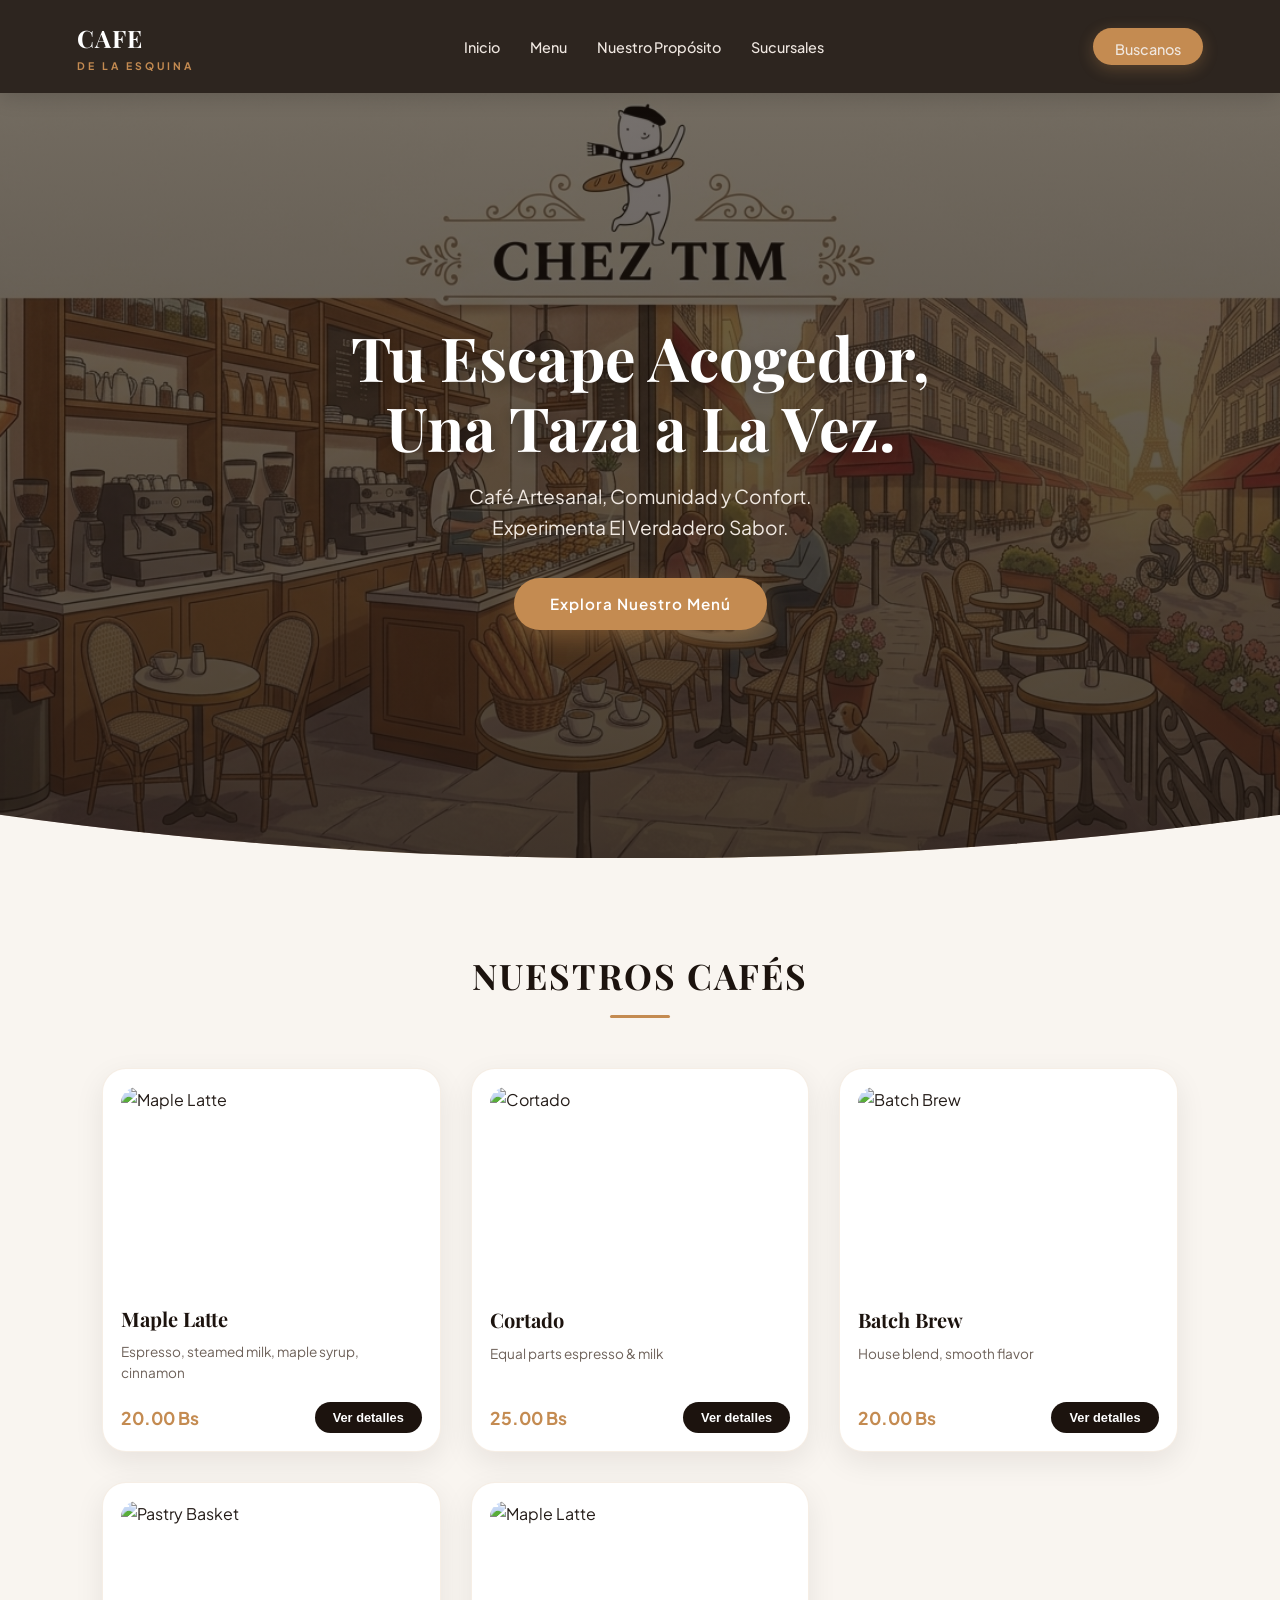
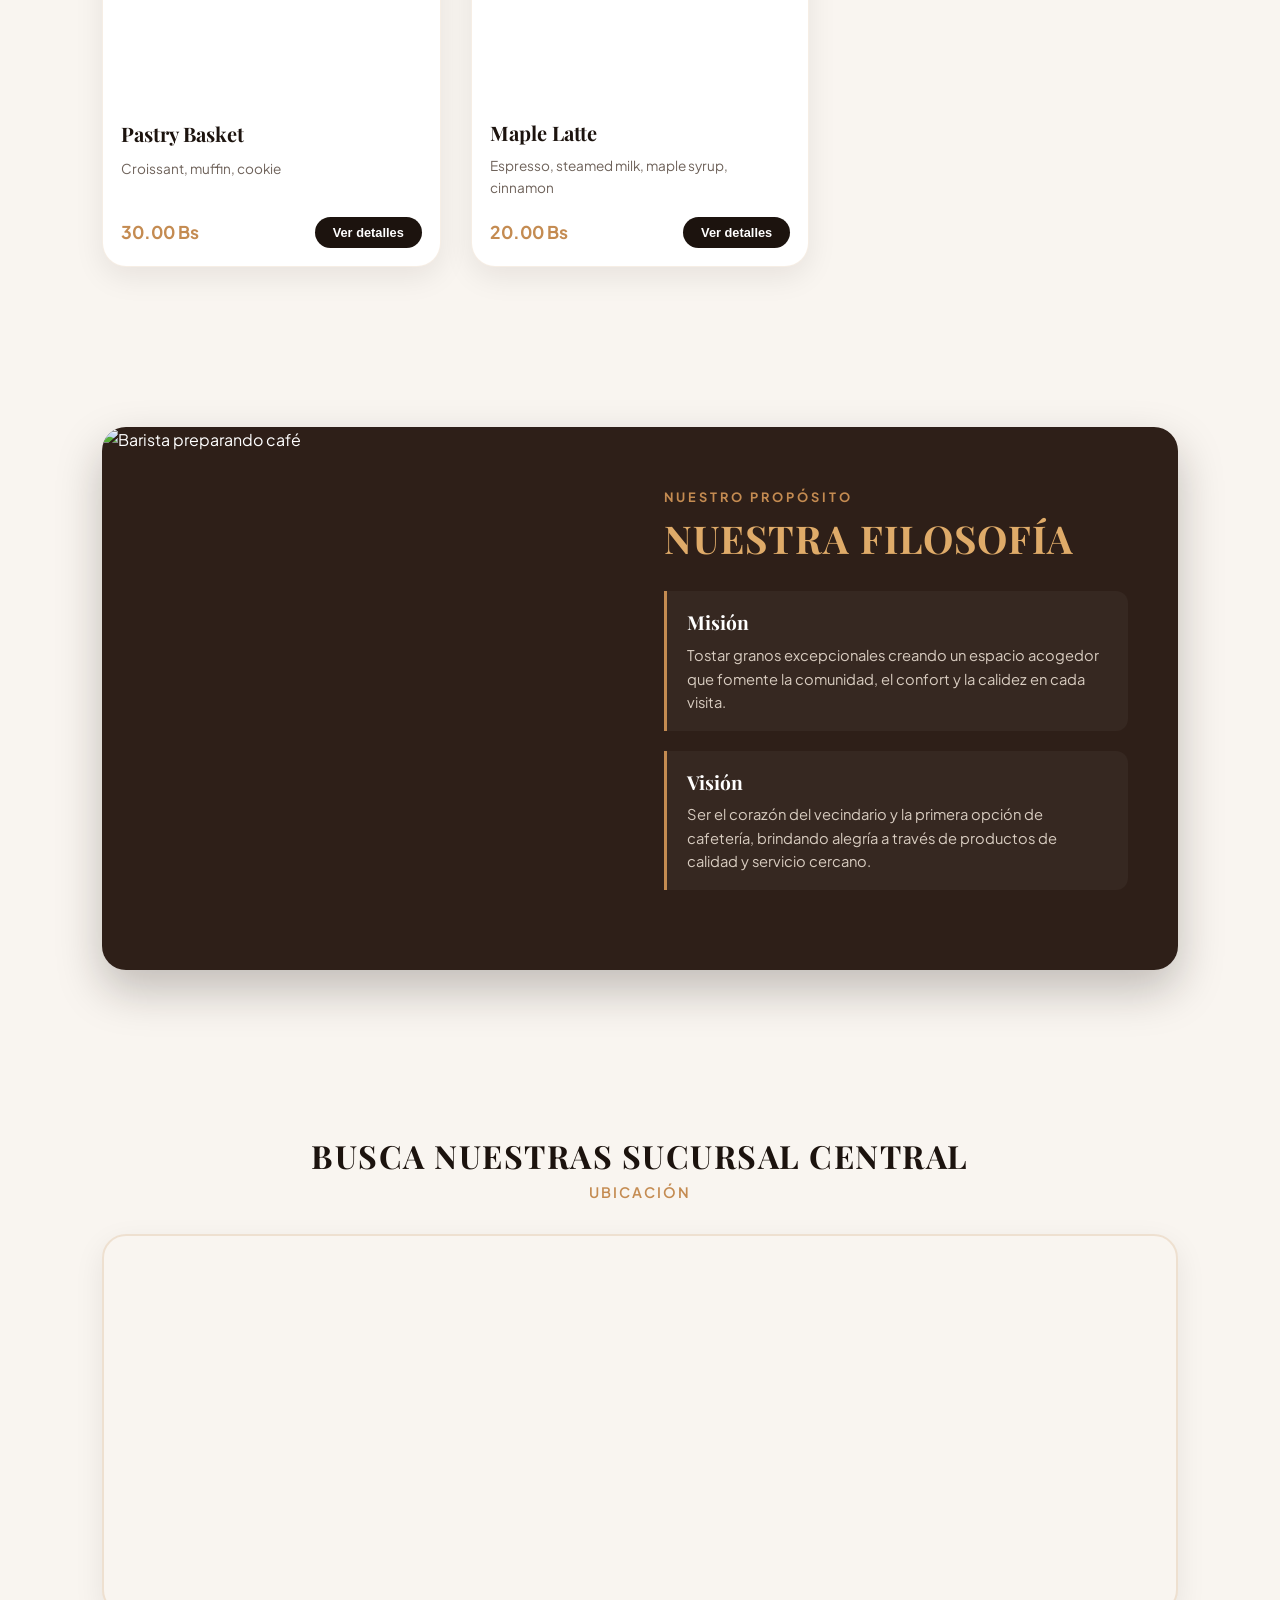
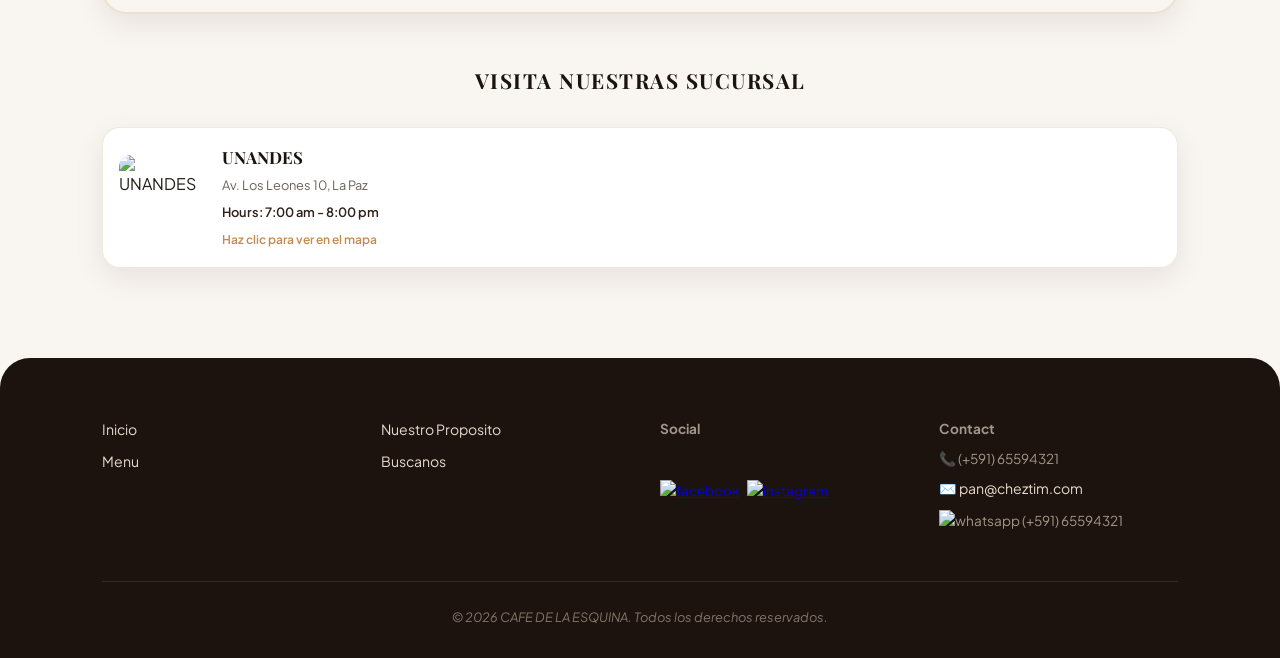
==== index.html @ 3acc4e22 "ubicacion" ====
<!DOCTYPE html>
<html lang="es">
<head>
    <meta charset="UTF-8">
    <meta name="viewport" content="width=device-width, initial-scale=1.0">
    <title>Pagina de cafeteria</title>
    <link rel="preconnect" href="https://fonts.googleapis.com">
    <link rel="preconnect" href="https://fonts.gstatic.com" crossorigin>
    <link href="https://fonts.googleapis.com/css2?family=Playfair+Display:ital,wght@0,400..700;1,400..700&family=Plus+Jakarta+Sans:wght@300;400;500;600;700&display=swap" rel="stylesheet">
    <link rel="stylesheet" href="stile.css">
    <link rel="icon" type="image/x-icon"href="img\logo.jpg">
</head>
<body>

    <header class="navbar">
        <div class="logo">CAFE <span>DE LA ESQUINA</span></div>
        <nav>
            <ul>
                <li><a href="#inicio">Inicio</a></li>
                <li><a href="#menu">Menu</a></li>
                <li><a href="#nosotros">Nuestro Propósito</a></li>
                <li><a href="#sucursales">Sucursales</a></li>
            </ul>
        </nav>
        <a href="#sucursales" class="btn-nav">Buscanos</a>
    </header>


    <section id="inicio" class="hero">
        <div class="hero-content">
            <h1>Tu Escape Acogedor,<br>Una Taza a La Vez.</h1>
            <p>Café Artesanal, Comunidad y Confort.<br>Experimenta El Verdadero Sabor.</p>
            <a href="#menu" class="btn-hero">Explora Nuestro Menú</a>
        </div>
    </section>


    <section id="menu" class="seccion-menu">
        <h2>NUESTROS CAFÉS</h2>
        <div class="menu-grid">
<!-- agragar mas targetas copiar:            
            <div class="tarjeta-menu" onclick="abrirModal('Maple Latte', 'Espresso, steamed milk, maple syrup, cinnamon', '20.00 Bs', 'https://images.unsplash.com/photo-1541167760496-1628856ab772?q=80&w=800')">
                <div class="img-box">
                    <img src="https://images.unsplash.com/photo-1541167760496-1628856ab772?q=80&w=600" alt="Maple Latte">
                </div>
                <h3>Maple Latte</h3>
                <p>Espresso, steamed milk, maple syrup, cinnamon</p>
                <div class="card-footer">
                    <span class="precio">20.00 Bs</span>
                    <button class="btn-card">Ver detalles</button>
                </div>
            </div>
-->
            <div class="tarjeta-menu" onclick="abrirModal('Maple Latte', 'Espresso, steamed milk, maple syrup, cinnamon', '20.00 Bs', 'https://images.unsplash.com/photo-1541167760496-1628856ab772?q=80&w=800')">
                <div class="img-box">
                    <img src="https://images.unsplash.com/photo-1541167760496-1628856ab772?q=80&w=600" alt="Maple Latte">
                </div>
                <h3>Maple Latte</h3>
                <p>Espresso, steamed milk, maple syrup, cinnamon</p>
                <div class="card-footer">
                    <span class="precio">20.00 Bs</span>
                    <button class="btn-card">Ver detalles</button>
                </div>
            </div>

            <div class="tarjeta-menu" onclick="abrirModal('Cortado', 'Equal parts espresso & milk', '25.00 Bs', 'https://images.unsplash.com/photo-1514432324607-a09d9b4aefdd?q=80&w=800')">
                <div class="img-box">
                    <img src="https://images.unsplash.com/photo-1514432324607-a09d9b4aefdd?q=80&w=600" alt="Cortado">
                </div>
                <h3>Cortado</h3>
                <p>Equal parts espresso & milk</p>
                <div class="card-footer">
                    <span class="precio">25.00 Bs</span>
                    <button class="btn-card">Ver detalles</button>
                </div>
            </div>

            <div class="tarjeta-menu" onclick="abrirModal('Batch Brew', 'House blend, smooth flavor', '20.00 Bs', 'https://images.unsplash.com/photo-1517256064527-09c73fc73e38?q=80&w=800')">
                <div class="img-box">
                    <img src="https://images.unsplash.com/photo-1517256064527-09c73fc73e38?q=80&w=600" alt="Batch Brew">
                </div>
                <h3>Batch Brew</h3>
                <p>House blend, smooth flavor</p>
                <div class="card-footer">
                    <span class="precio">20.00 Bs</span>
                    <button class="btn-card">Ver detalles</button>
                </div>
            </div>

            <div class="tarjeta-menu" onclick="abrirModal('Pastry Basket', 'Croissant, muffin, cookie', '30.00 Bs', 'https://images.unsplash.com/photo-1555507036-ab1f4038808a?q=80&w=800')">
                <div class="img-box">
                    <img src="https://images.unsplash.com/photo-1555507036-ab1f4038808a?q=80&w=600" alt="Pastry Basket">
                </div>
                <h3>Pastry Basket</h3>
                <p>Croissant, muffin, cookie</p>
                <div class="card-footer">
                    <span class="precio">30.00 Bs</span>
                    <button class="btn-card">Ver detalles</button>
                </div>
            </div>
            <div class="tarjeta-menu" onclick="abrirModal('Maple Latte', 'Espresso, steamed milk, maple syrup, cinnamon', '20.00 Bs', 'https://images.unsplash.com/photo-1541167760496-1628856ab772?q=80&w=800')">
                <div class="img-box">
                    <img src="https://images.unsplash.com/photo-1541167760496-1628856ab772?q=80&w=600" alt="Maple Latte">
                </div>
                <h3>Maple Latte</h3>
                <p>Espresso, steamed milk, maple syrup, cinnamon</p>
                <div class="card-footer">
                    <span class="precio">20.00 Bs</span>
                    <button class="btn-card">Ver detalles</button>
                </div>
            </div>

        </div>
    </section>

    <section id="nosotros" class="seccion-nosotros">
        <div class="nosotros-container">
            <div class="nosotros-img">
                <img src="https://images.unsplash.com/photo-1442512595331-e89e73853f31?q=80&w=800" alt="Barista preparando café">
            </div>
            <div class="nosotros-card">
                <span class="subtitulo-filosofia">NUESTRO PROPÓSITO</span>
                <h2>NUESTRA FILOSOFÍA</h2>
                
                <div class="filosofia-bloque">
                    <h3> Misión</h3>
                    <p>Tostar granos excepcionales creando un espacio acogedor que fomente la comunidad, el confort y la calidez en cada visita.</p>
                </div>

                <div class="filosofia-bloque">
                    <h3> Visión</h3>
                    <p>Ser el corazón del vecindario y la primera opción de cafetería, brindando alegría a través de productos de calidad y servicio cercano.</p>
                </div>
    </section>

    <section id="sucursales" class="seccion-sucursales">
        <h2>BUSCA NUESTRAS SUCURSAL CENTRAL</h2>
        <p class="subtitulo">UBICACIÓN</p>
        
        <div class="mapa-container">
            <iframe 
                id="mapa-interactivo"
                src="https://www.google.com/maps/embed?pb=!1m18!1m12!1m3!1d5627.939935921539!2d-68.07557499422626!3d-16.535085180810814!2m3!1f0!2f0!3f0!3m2!1i1024!2i768!4f13.1!3m3!1m2!1s0x915f21391775d59f%3A0x2cabd0d32b33e952!2sPanader%C3%ADa%20Cafeter%C3%ADa%20Chez%20Tim%20-%20Achumani!5e0!3m2!1ses-419!2sbo!4v1791420583913!5m2!1ses-419!2sbo" 
                width="100%" 
                height="100%" 
                style="border:0;" 
                allowfullscreen="" 
                loading="lazy">
            </iframe>
        </div>

        <h3 class="titulo-branches">VISITA NUESTRAS SUCURSAL</h3>
        <div class="sucursales-grid">
            
            <div class="tarjeta-sucursal" onclick="cambiarMapa('https://www.google.com/maps/embed?pb=!1m18!1m12!1m3!1d5627.939935921539!2d-68.07557499422626!3d-16.535085180810814!2m3!1f0!2f0!3f0!3m2!1i1024!2i768!4f13.1!3m3!1m2!1s0x915f21391775d59f%3A0x2cabd0d32b33e952!2sPanader%C3%ADa%20Cafeter%C3%ADa%20Chez%20Tim%20-%20Achumani!5e0!3m2!1ses-419!2sbo!4v1791420583913!5m2!1ses-419!2sbo')">
                <img src="https://images.unsplash.com/photo-1554118811-1e0d58224f24?q=80&w=400" alt="UNANDES">
                <div class="sucursal-info">
                    <h4>UNANDES</h4>
                    <p>Av. Los Leones 10, La Paz</p>
                    <p class="horario">Hours: 7:00 am - 8:00 pm</p>
                    <span class="click-mapa">Haz clic para ver en el mapa</span>
                </div>
            </div>


        </div>
    </section>

    <footer>
        <div class="footer-grid">
            <div class="footer-col">
                <a href="#inicio">Inicio</a>
                <a href="#menu">Menu</a>
            </div>
            <div class="footer-col">
                <a href="#nosotros">Nuestro Proposito</a>
                <a href="#sucursales">Buscanos</a> 
            </div>
            <div class="footer-grid">
                <p><strong>Social</strong></p>
                    <p><a href="https://www.facebook.com/share/19MocM1VHw/" target="_blank"><img src="https://upload.wikimedia.org/wikipedia/commons/b/b9/2023_Facebook_icon.svg" alt="facebook" width="40" height="40"></a>&nbsp;&nbsp;&nbsp;&nbsp;<a href="https://www.instagram.com/cheztim" target="_blank"><img src="https://upload.wikimedia.org/wikipedia/commons/a/a5/Instagram_icon.png" alt="instagram" width="40" height="40"></a></p>
            </div>
            <div class="footer-col">
                <p><strong>Contact</strong></p>
                <p>📞 (+591) 65594321</p>
                <p> <a href="mailto:pan@cheztim.com">✉️ pan@cheztim.com</a></p>
                <p><img src="https://upload.wikimedia.org/wikipedia/commons/6/6b/WhatsApp.svg" alt="whatsapp" width="20" height="20"> (+591) 65594321</p>
            </div>
        </div>
        <p class="copyright">&copy; <i>2026 CAFE DE LA ESQUINA. Todos los derechos reservados.</i></p>
    </footer>

    <div id="modal-cafe" class="modal-overlay" onclick="cerrarModalFuera(event)">
        <div class="modal-contenido">
            <button class="btn-cerrar" onclick="cerrarModal()">&times;</button>
            <div class="modal-img-container">
                <img id="modal-img" src="" alt="Café">
            </div>
            <div class="modal-info">
                <h3 id="modal-titulo"></h3>
                <p id="modal-descripcion"></p>
                <div class="modal-footer">
                    <span id="modal-precio" class="precio-modal"></span>
                </div>
            </div>
        </div>
    </div>


    <script>
        function abrirModal(titulo, descripcion, precio, imagenUrl) {
            document.getElementById('modal-titulo').textContent = titulo;
            document.getElementById('modal-descripcion').textContent = descripcion;
            document.getElementById('modal-precio').textContent = precio;
            document.getElementById('modal-img').src = imagenUrl;
            
            const modal = document.getElementById('modal-cafe');
            modal.classList.add('activo');
            document.body.style.overflow = 'hidden';
        }


        function cerrarModal() {
            const modal = document.getElementById('modal-cafe');
            modal.classList.remove('activo');
            document.body.style.overflow = 'auto';
        }

        function cerrarModalFuera(evento) {
            if (evento.target.id === 'modal-cafe') {
                cerrarModal();
            }
        }

        document.addEventListener('keydown', function(e) {
            if (e.key === 'Escape') {
                cerrarModal();
            }
        });

        function cambiarMapa(urlGoogleMaps) {
            const mapa = document.getElementById('mapa-interactivo');
            mapa.style.opacity = '0.3';
            setTimeout(() => {
                mapa.src = urlGoogleMaps;
                mapa.style.opacity = '1';
            }, 200);
            document.querySelector('.seccion-sucursales').scrollIntoView({ behavior: 'smooth' });
        }

        document.addEventListener("DOMContentLoaded", function () {
            const elementosAnimados = document.querySelectorAll('.tarjeta-menu, .nosotros-container, .tarjeta-sucursal, .mapa-container');
            
            elementosAnimados.forEach(el => el.classList.add('animar-entrada'));

            const observer = new IntersectionObserver((entries) => {
                entries.forEach(entry => {
                    if (entry.isIntersecting) {
                        entry.target.classList.add('visible');
                    }
                });
            }, { threshold: 0.15 });

            elementosAnimados.forEach(el => observer.observe(el));
        });
    </script>

</body>
</html>
---- stile.css ----
:root {
    --cafe-expreso: #1c130e;      
    --cafe-tostado: #2e1f18;      
    --cafe-caramelo: #c48b51;     
    --cafe-dorado: #dfab69;       
    --bg-crema: #f9f5f0;          
    --bg-tarjeta: #ffffff;       
    --texto-oscuro: #241c18;
    --texto-suave: #6e625a;
    --borde-curvo: 24px;         
    --sombra-soft: 0 10px 30px rgba(28, 19, 14, 0.08);
    --sombra-hover: 0 18px 40px rgba(196, 139, 81, 0.25);
    --transicion: all 0.4s cubic-bezier(0.25, 1, 0.5, 1);
}

* {
    margin: 0;
    padding: 0;
    box-sizing: border-box;
}

html {
    scroll-behavior: smooth;
}

body {
    font-family: 'Plus Jakarta Sans', sans-serif;
    background-color: var(--bg-crema);
    color: var(--texto-oscuro);
    line-height: 1.6;
    overflow-x: hidden;
}

h1, h2, h3, h4 {
    font-family: 'Playfair Display', serif;
}


.animar-entrada {
    opacity: 0;
    transform: translateY(40px);
    transition: opacity 0.8s ease, transform 0.8s cubic-bezier(0.16, 1, 0.3, 1);
}

.animar-entrada.visible {
    opacity: 1;
    transform: translateY(0);
}

.navbar {
    display: flex;
    justify-content: space-between;
    align-items: center;
    padding: 1.2rem 6%;
    background-color: rgba(28, 19, 14, 0.92);
    backdrop-filter: blur(10px);
    color: #ffffff;
    position: sticky;
    top: 0;
    z-index: 1000;
    box-shadow: 0 4px 20px rgba(0,0,0,0.15);
    transition: var(--transicion);
}

.logo {
    font-family: 'Playfair Display', serif;
    font-size: 1.5rem;
    font-weight: 700;
    letter-spacing: 1px;
}

.logo span {
    display: block;
    font-size: 0.65rem;
    letter-spacing: 3px;
    font-family: 'Plus Jakarta Sans', sans-serif;
    color: var(--cafe-caramelo);
}

.navbar ul {
    display: flex;
    list-style: none;
    gap: 30px;
}

.navbar a {
    color: #f0e8e1;
    text-decoration: none;
    font-size: 0.9rem;
    font-weight: 500;
    position: relative;
    padding-bottom: 4px;
    transition: var(--transicion);
}

.navbar ul a::after {
    content: '';
    position: absolute;
    bottom: 0;
    left: 50%;
    width: 0;
    height: 2px;
    background-color: var(--cafe-caramelo);
    transition: var(--transicion);
    transform: translateX(-50%);
}

.navbar ul a:hover::after {
    width: 100%;
}

.navbar ul a:hover {
    color: var(--cafe-dorado);
}

.btn-nav {
    background-color: var(--cafe-caramelo);
    color: #ffffff;
    padding: 10px 22px;
    border-radius: 30px;
    font-size: 0.85rem;
    font-weight: 600;
    text-decoration: none;
    transition: var(--transicion);
    box-shadow: 0 4px 15px rgba(196, 139, 81, 0.3);
}

.btn-nav:hover {
    background-color: var(--cafe-dorado);
    transform: translateY(-2px) scale(1.03);
    box-shadow: 0 6px 20px rgba(223, 171, 105, 0.4);
}


.hero {
    background: linear-gradient(180deg, rgba(28, 19, 14, 0.6) 0%, rgba(28, 19, 14, 0.8) 100%), 
                url('img/banner.jpg') center/cover no-repeat;
    height: 85vh;
    display: flex;
    align-items: center;
    justify-content: center;
    text-align: center;
    color: #ffffff;
    padding: 0 20px;
    position: relative;
    clip-path: ellipse(150% 100% at 50% 0%);
}

.hero-content {
    max-width: 800px;
}

.hero h1 {
    font-size: 3.8rem;
    line-height: 1.15;
    margin-bottom: 20px;
    font-weight: 700;
    text-shadow: 0 4px 12px rgba(0,0,0,0.3);
}

.hero p {
    font-size: 1.2rem;
    margin-bottom: 35px;
    color: #f0e8e1;
}

.btn-hero {
    display: inline-block;
    padding: 14px 36px;
    background-color: var(--cafe-caramelo);
    color: #ffffff;
    text-decoration: none;
    border-radius: 50px;
    font-size: 0.95rem;
    font-weight: 600;
    letter-spacing: 1px;
    transition: var(--transicion);
    box-shadow: 0 8px 25px rgba(196, 139, 81, 0.4);
}

.btn-hero:hover {
    background-color: var(--cafe-dorado);
    transform: translateY(-4px) scale(1.05);
    box-shadow: 0 12px 30px rgba(223, 171, 105, 0.5);
}


.seccion-menu {
    padding: 90px 8%;
    text-align: center;
}

.seccion-menu h2 {
    font-size: 2.2rem;
    letter-spacing: 2px;
    margin-bottom: 50px;
    color: var(--cafe-expreso);
    position: relative;
    display: inline-block;
}

.seccion-menu h2::after {
    content: '';
    display: block;
    width: 60px;
    height: 3px;
    background-color: var(--cafe-caramelo);
    margin: 10px auto 0;
    border-radius: 2px;
}

.menu-grid {
    display: grid;
    grid-template-columns: repeat(auto-fit, minmax(250px, 1fr));
    gap: 30px;
}

.tarjeta-menu {
    background-color: var(--bg-tarjeta);
    border-radius: var(--borde-curvo);
    padding: 18px;
    text-align: left;
    box-shadow: var(--sombra-soft);
    transition: var(--transicion);
    border: 1px solid rgba(196, 139, 81, 0.15);
    display: flex;
    flex-direction: column;
    justify-content: space-between;
    cursor: pointer;
}

.tarjeta-menu:hover {
    transform: translateY(-12px);
    box-shadow: var(--sombra-hover);
    border-color: var(--cafe-caramelo);
}

.img-box {
    width: 100%;
    height: 200px;
    border-radius: 16px;
    overflow: hidden;
    margin-bottom: 16px;
}

.img-box img {
    width: 100%;
    height: 100%;
    object-fit: cover;
    transition: transform 0.6s ease;
}

.tarjeta-menu:hover .img-box img {
    transform: scale(1.1);
}

.tarjeta-menu h3 {
    font-size: 1.25rem;
    margin-bottom: 6px;
    color: var(--cafe-expreso);
}

.tarjeta-menu p {
    font-size: 0.85rem;
    color: var(--texto-suave);
    margin-bottom: 18px;
    min-height: 40px;
}

.card-footer {
    display: flex;
    justify-content: space-between;
    align-items: center;
}

.precio {
    font-weight: 700;
    font-size: 1.1rem;
    color: var(--cafe-caramelo);
}

.btn-card {
    background-color: var(--cafe-expreso);
    color: #ffffff;
    padding: 8px 18px;
    border-radius: 20px;
    font-size: 0.8rem;
    font-weight: 600;
    border: none;
    cursor: pointer;
    transition: var(--transicion);
}

.btn-card:hover {
    background-color: var(--cafe-caramelo);
    transform: scale(1.05);
}


.modal-overlay {
    position: fixed;
    top: 0;
    left: 0;
    width: 100%;
    height: 100%;
    background-color: rgba(28, 19, 14, 0.65);
    backdrop-filter: blur(12px);
    -webkit-backdrop-filter: blur(12px);
    display: flex;
    justify-content: center;
    align-items: center;
    z-index: 2000;
    opacity: 0;
    pointer-events: none;
    transition: opacity 0.4s ease;
    padding: 20px;
}

.modal-overlay.activo {
    opacity: 1;
    pointer-events: auto;
}

.modal-contenido {
    background-color: var(--bg-tarjeta);
    border-radius: var(--borde-curvo);
    width: 100%;
    max-width: 650px;
    overflow: hidden;
    box-shadow: 0 25px 50px rgba(0,0,0,0.3);
    border: 1px solid rgba(196, 139, 81, 0.3);
    position: relative;
    transform: translateY(30px) scale(0.95);
    transition: transform 0.4s cubic-bezier(0.16, 1, 0.3, 1);
    display: flex;
    flex-direction: column;
}

.modal-overlay.activo .modal-contenido {
    transform: translateY(0) scale(1);
}

.btn-cerrar {
    position: absolute;
    top: 15px;
    right: 20px;
    background: rgba(28, 19, 14, 0.6);
    color: #ffffff;
    border: none;
    width: 36px;
    height: 36px;
    border-radius: 50%;
    font-size: 1.5rem;
    cursor: pointer;
    z-index: 10;
    display: flex;
    align-items: center;
    justify-content: center;
    transition: var(--transicion);
}

.btn-cerrar:hover {
    background: var(--cafe-caramelo);
    transform: rotate(90deg);
}

.modal-img-container {
    width: 100%;
    height: 280px;
    overflow: hidden;
}

.modal-img-container img {
    width: 100%;
    height: 100%;
    object-fit: cover;
}

.modal-info {
    padding: 30px;
    text-align: left;
}

.modal-info h3 {
    font-size: 2rem;
    color: var(--cafe-expreso);
    margin-bottom: 10px;
}

.modal-info p {
    font-size: 1rem;
    color: var(--texto-suave);
    line-height: 1.6;
    margin-bottom: 25px;
}

.modal-footer {
    display: flex;
    justify-content: space-between;
    align-items: center;
    border-top: 1px solid rgba(196, 139, 81, 0.2);
    padding-top: 20px;
}

.precio-modal {
    font-size: 1.5rem;
    font-weight: 700;
    color: var(--cafe-caramelo);
    font-family: 'Playfair Display', serif;
}


.seccion-nosotros {
    padding: 70px 8%;
}

.nosotros-container {
    display: grid;
    grid-template-columns: 1fr 1.1fr;
    background-color: var(--cafe-tostado);
    border-radius: var(--borde-curvo);
    overflow: hidden;
    color: #ffffff;
    box-shadow: 0 20px 45px rgba(28, 19, 14, 0.25);
}

.nosotros-img img {
    width: 100%;
    height: 100%;
    object-fit: cover;
    transition: transform 0.8s ease;
}

.nosotros-container:hover .nosotros-img img {
    transform: scale(1.05);
}

.nosotros-card {
    padding: 60px 50px;
    display: flex;
    flex-direction: column;
    justify-content: center;
}

.subtitulo-filosofia {
    font-size: 0.8rem;
    letter-spacing: 3px;
    color: var(--cafe-caramelo);
    font-weight: 700;
    margin-bottom: 8px;
    display: block;
}

.nosotros-card h2 {
    font-size: 2.4rem;
    letter-spacing: 1px;
    margin-bottom: 30px;
    color: var(--cafe-dorado);
    line-height: 1.2;
}

.filosofia-bloque {
    background-color: rgba(255, 255, 255, 0.04);
    border-left: 3px solid var(--cafe-caramelo);
    padding: 16px 20px;
    border-radius: 0 12px 12px 0;
    margin-bottom: 20px;
    transition: var(--transicion);
}

.filosofia-bloque:hover {
    background-color: rgba(255, 255, 255, 0.08);
    transform: translateX(6px);
}

.filosofia-bloque h3 {
    font-size: 1.2rem;
    color: #ffffff;
    margin-bottom: 6px;
    display: flex;
    align-items: center;
    gap: 8px;
}

.filosofia-bloque p {
    font-size: 0.92rem;
    color: #d8ccc0;
    line-height: 1.6;
}

.btn-outline {
    display: inline-block;
    align-self: flex-start;
    padding: 12px 28px;
    border: 2px solid var(--cafe-caramelo);
    color: #ffffff;
    text-decoration: none;
    font-size: 0.8rem;
    font-weight: 600;
    border-radius: 30px;
    letter-spacing: 1.5px;
    margin-top: 10px;
    transition: var(--transicion);
}

.btn-outline:hover {
    background-color: var(--cafe-caramelo);
    color: #ffffff;
    transform: translateY(-2px);
    box-shadow: 0 6px 20px rgba(196, 139, 81, 0.3);
}


.seccion-sucursales {
    padding: 90px 8%;
    text-align: center;
}

.seccion-sucursales h2 {
    font-size: 2rem;
    letter-spacing: 1.5px;
    color: var(--cafe-expreso);
}

.subtitulo {
    font-size: 0.9rem;
    color: var(--cafe-caramelo);
    font-weight: 600;
    margin-bottom: 30px;
    letter-spacing: 2px;
}

.mapa-container {
    width: 100%;
    height: 380px;
    border-radius: var(--borde-curvo);
    overflow: hidden;
    box-shadow: var(--sombra-soft);
    margin-bottom: 50px;
    border: 2px solid rgba(196, 139, 81, 0.2);
    transition: var(--transicion);
}

.titulo-branches {
    font-size: 1.3rem;
    letter-spacing: 1.5px;
    margin-bottom: 30px;
    color: var(--cafe-expreso);
}

.sucursales-grid {
    display: grid;
    grid-template-columns: repeat(auto-fit, minmax(300px, 1fr));
    gap: 25px;
}

.tarjeta-sucursal {
    background-color: var(--bg-tarjeta);
    border: 1px solid rgba(196, 139, 81, 0.2);
    border-radius: 18px;
    display: flex;
    padding: 16px;
    gap: 18px;
    align-items: center;
    text-align: left;
    cursor: pointer;
    transition: var(--transicion);
    box-shadow: var(--sombra-soft);
}

.tarjeta-sucursal:hover {
    transform: translateY(-6px) scale(1.02);
    border-color: var(--cafe-caramelo);
    box-shadow: var(--sombra-hover);
}

.tarjeta-sucursal img {
    width: 85px;
    height: 85px;
    border-radius: 12px;
    object-fit: cover;
}

.sucursal-info h4 {
    font-size: 1.05rem;
    margin-bottom: 4px;
    color: var(--cafe-expreso);
}

.sucursal-info p {
    font-size: 0.8rem;
    color: var(--texto-suave);
}

.sucursal-info .horario {
    margin-top: 6px;
    font-weight: 600;
    color: var(--cafe-tostado);
}

.click-mapa {
    display: inline-block;
    font-size: 0.75rem;
    color: var(--cafe-caramelo);
    margin-top: 8px;
    font-weight: 600;
}


footer {
    background-color: var(--cafe-expreso);
    color: #a3968a;
    padding: 60px 8% 30px;
    font-size: 0.85rem;
    border-top-left-radius: 30px;
    border-top-right-radius: 30px;
}

.footer-grid {
    display: grid;
    grid-template-columns: repeat(auto-fit, minmax(180px, 1fr));
    gap: 40px;
    margin-bottom: 40px;
}

.footer-col a {
    display: block;
    color: #e5dacd;
    text-decoration: none;
    margin-bottom: 10px;
    font-size: 0.88rem;
    transition: var(--transicion);
}

.footer-col a:hover {
    color: var(--cafe-dorado);
    transform: translateX(4px);
}

.footer-col p {
    margin-bottom: 8px;
}

.copyright {
    text-align: center;
    border-top: 1px solid rgba(255, 255, 255, 0.1);
    padding-top: 25px;
    font-size: 0.8rem;
    color: #83756a;
}


@media (max-width: 768px) {
    .navbar {
        flex-direction: column;
        gap: 15px;
        padding: 1rem 4%;
    }

    .navbar ul {
        gap: 15px;
        flex-wrap: wrap;
        justify-content: center;
    }

    .hero {
        clip-path: none;
        height: 75vh;
    }

    .hero h1 {
        font-size: 2.5rem;
    }

    .nosotros-container {
        grid-template-columns: 1fr;
    }

    .nosotros-card {
        padding: 40px 25px;
    }

    .tarjeta-sucursal {
        flex-direction: column;
        text-align: center;
    }

    .tarjeta-sucursal img {
        width: 100%;
        height: 140px;
    }

    .modal-img-container {
        height: 200px;
    }

    .modal-info {
        padding: 20px;
    }

    .modal-info h3 {
        font-size: 1.5rem;
    }
}
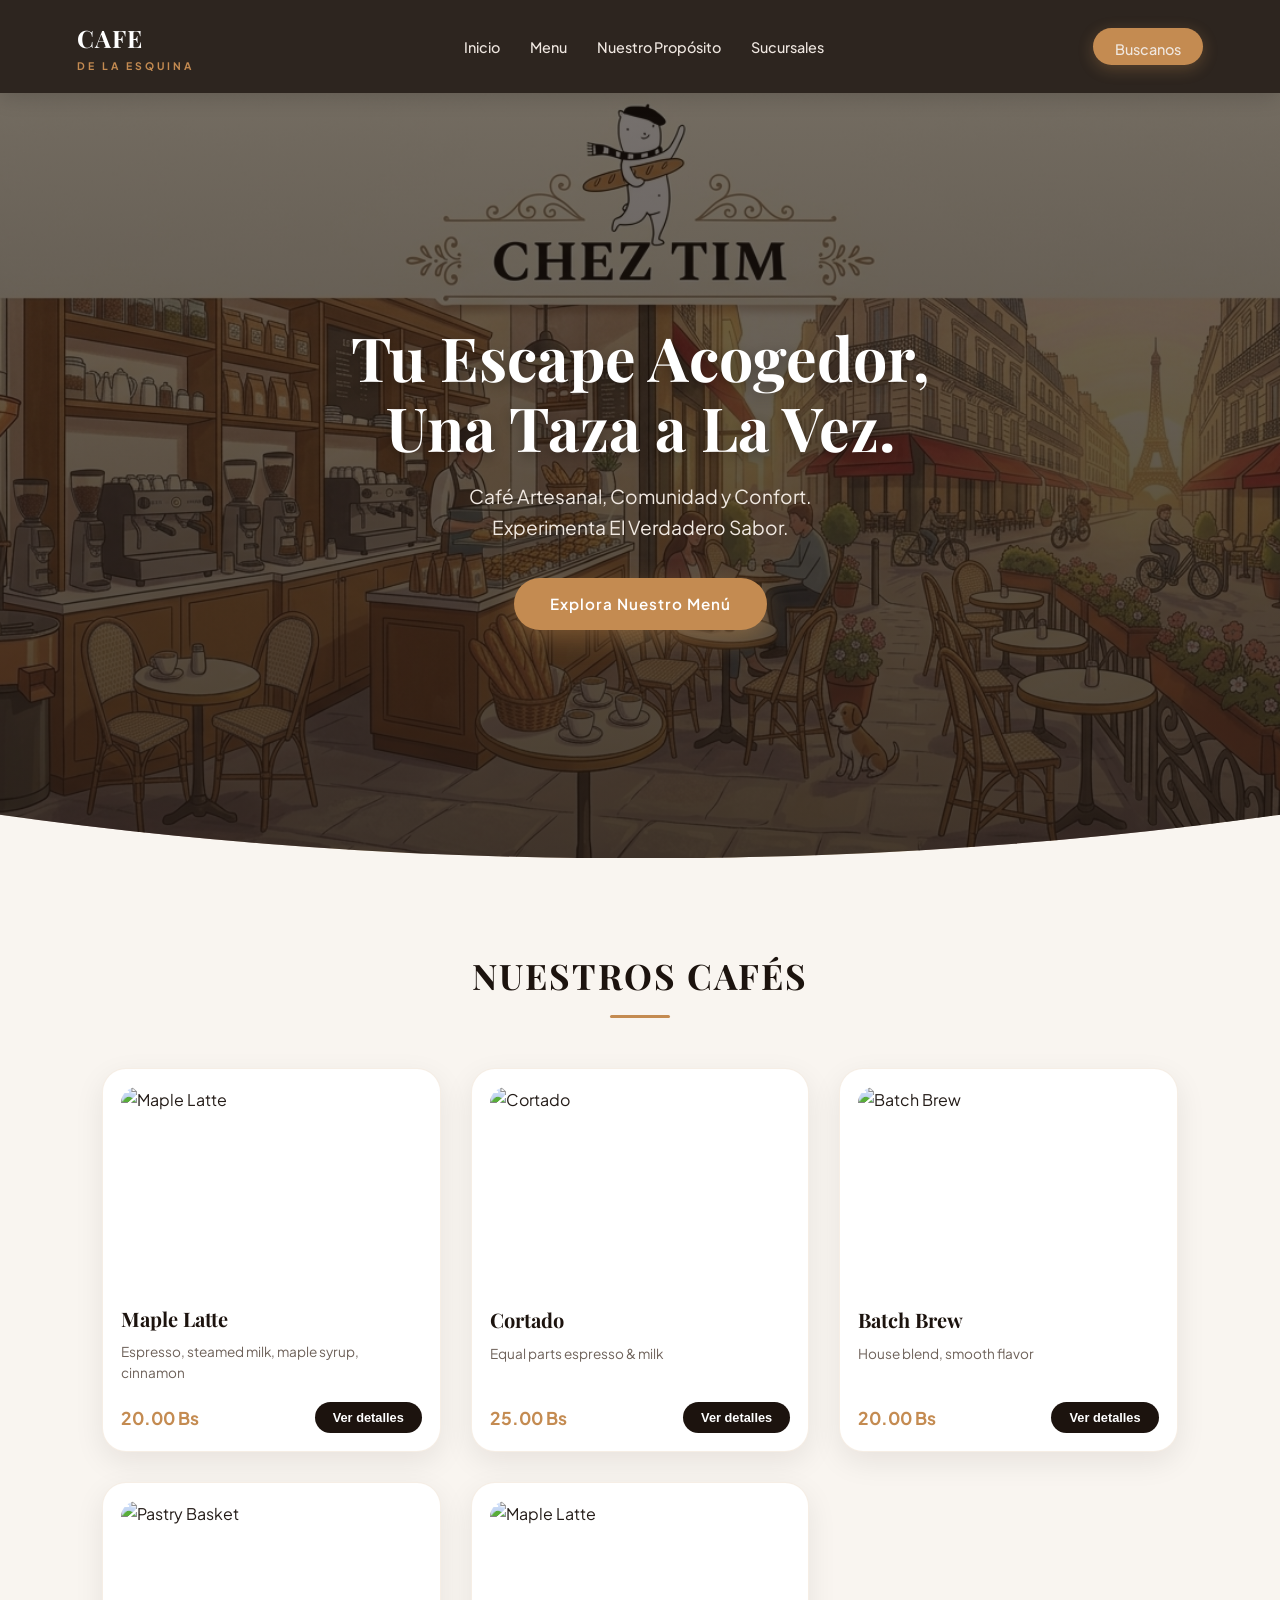
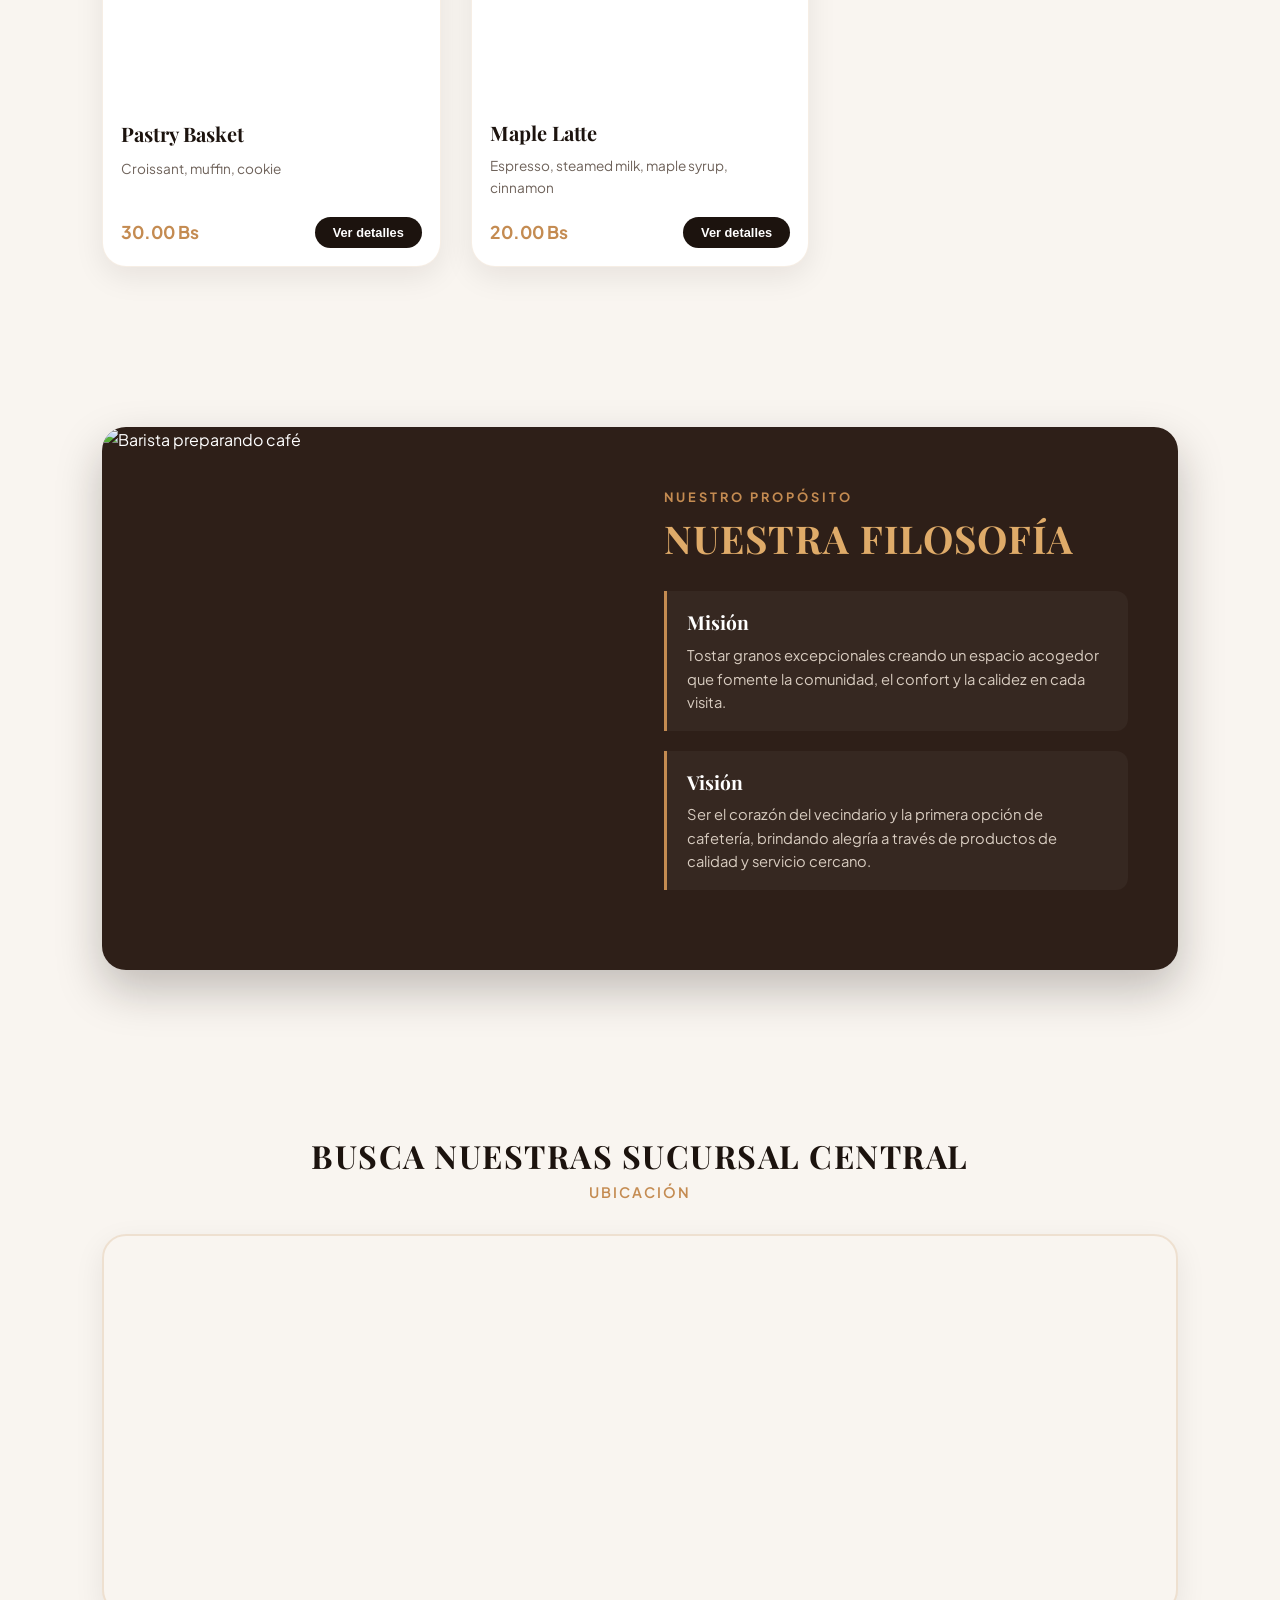
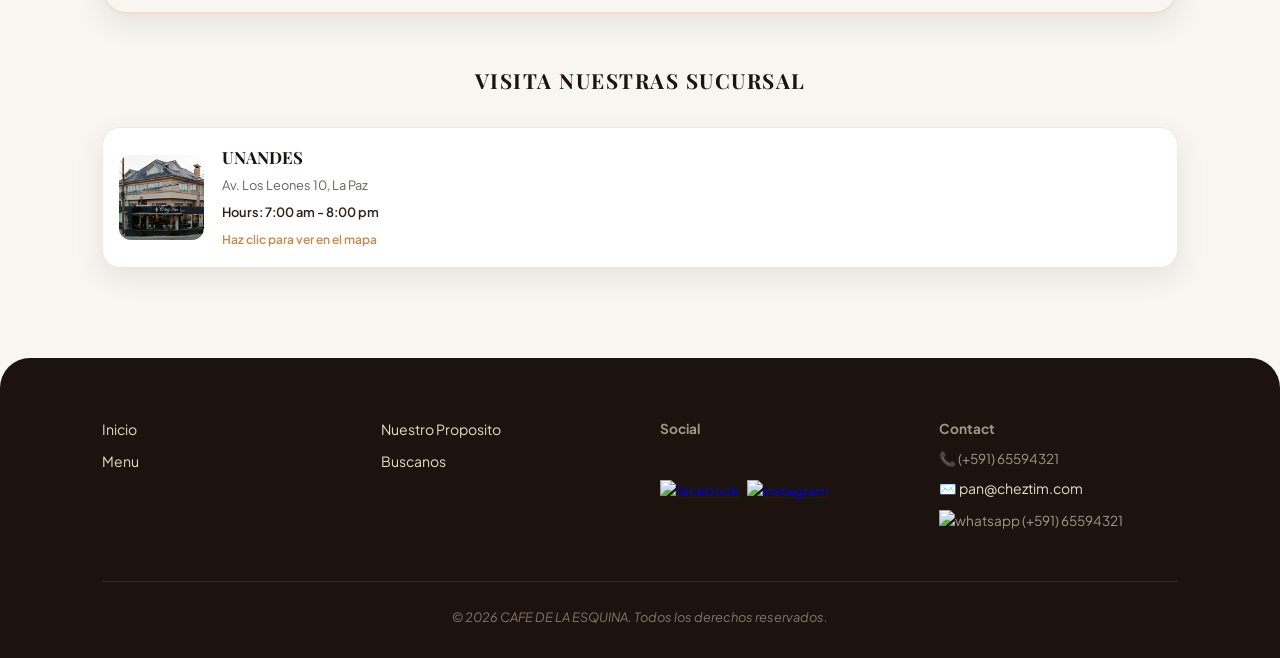
==== commit e231e52b: "foto ubicacion" ====
--- a/index.html
+++ b/index.html
@@ -153,7 +153,7 @@
         <div class="sucursales-grid">
             
             <div class="tarjeta-sucursal" onclick="cambiarMapa('https://www.google.com/maps/embed?pb=!1m18!1m12!1m3!1d5627.939935921539!2d-68.07557499422626!3d-16.535085180810814!2m3!1f0!2f0!3f0!3m2!1i1024!2i768!4f13.1!3m3!1m2!1s0x915f21391775d59f%3A0x2cabd0d32b33e952!2sPanader%C3%ADa%20Cafeter%C3%ADa%20Chez%20Tim%20-%20Achumani!5e0!3m2!1ses-419!2sbo!4v1791420583913!5m2!1ses-419!2sbo')">
-                <img src="https://images.unsplash.com/photo-1554118811-1e0d58224f24?q=80&w=400" alt="UNANDES">
+                <img src="img/fotoubi.jpg" alt="UNANDES">
                 <div class="sucursal-info">
                     <h4>UNANDES</h4>
                     <p>Av. Los Leones 10, La Paz</p>
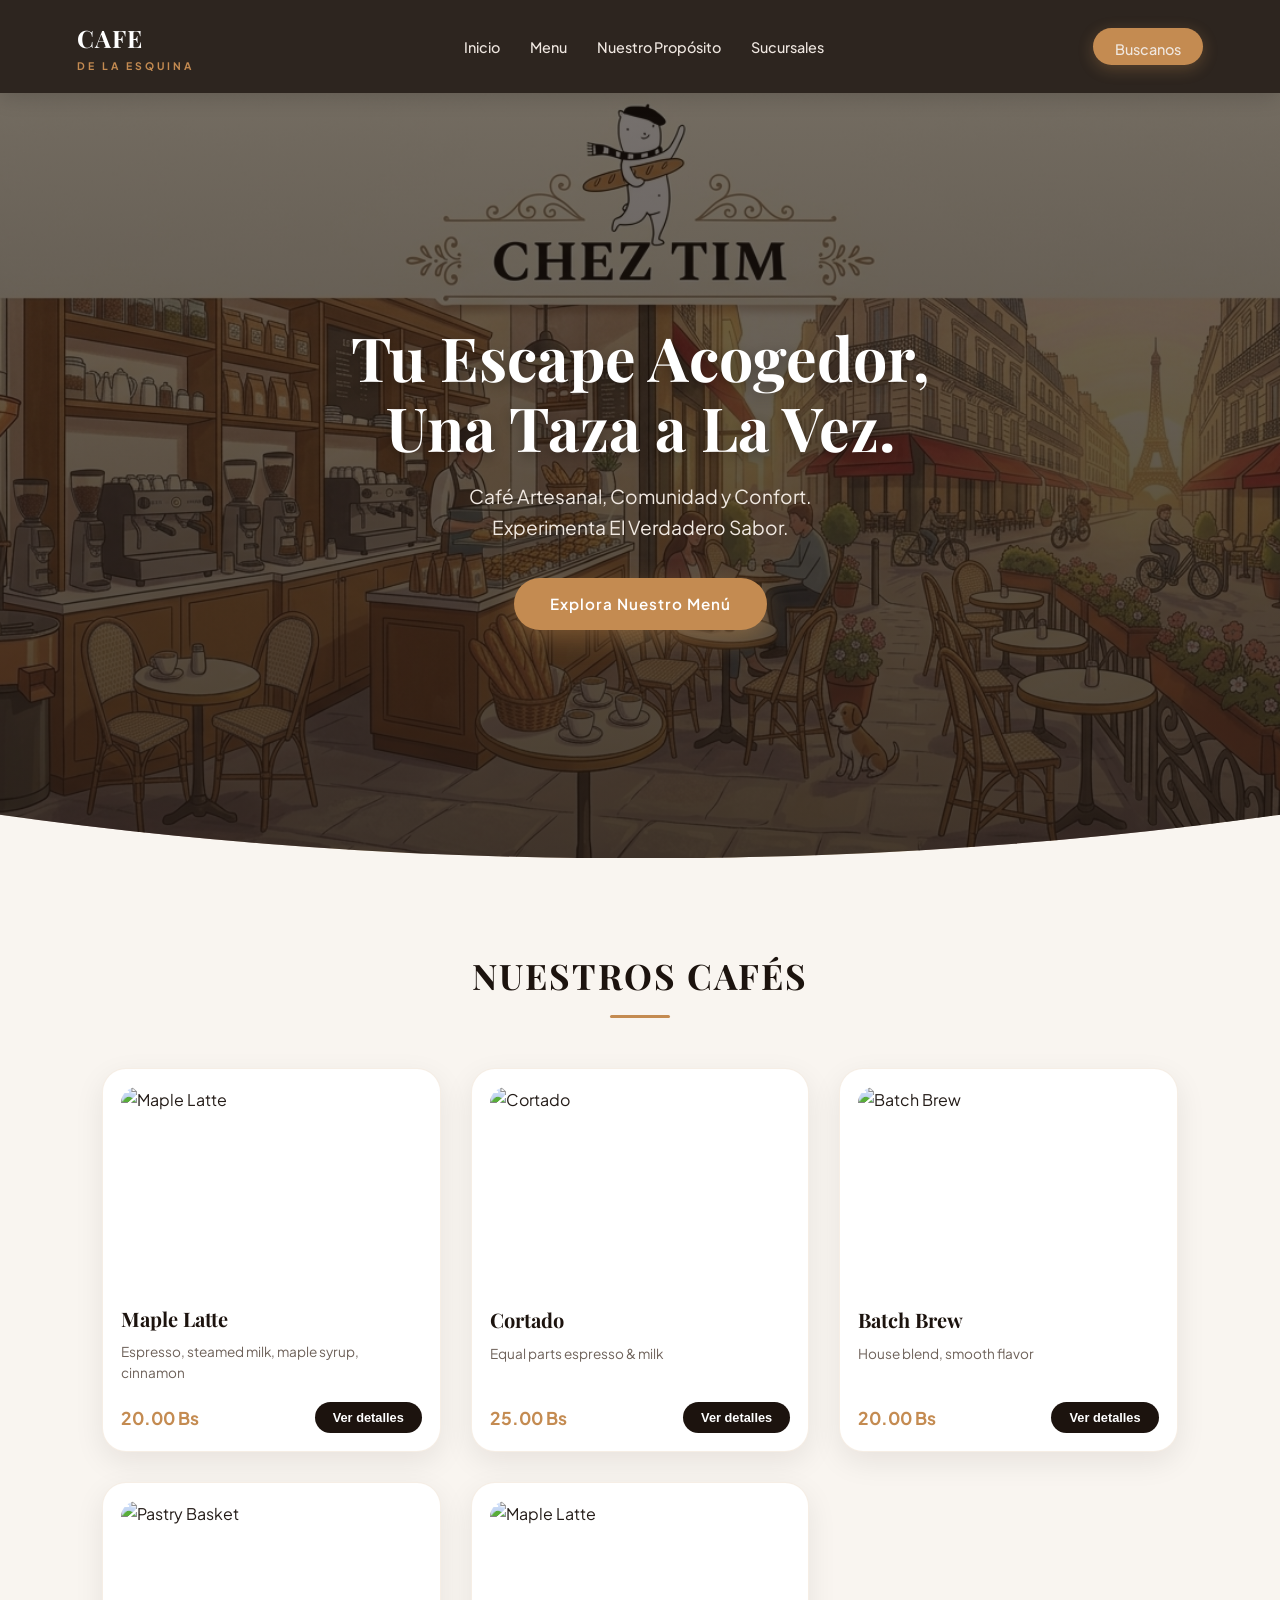
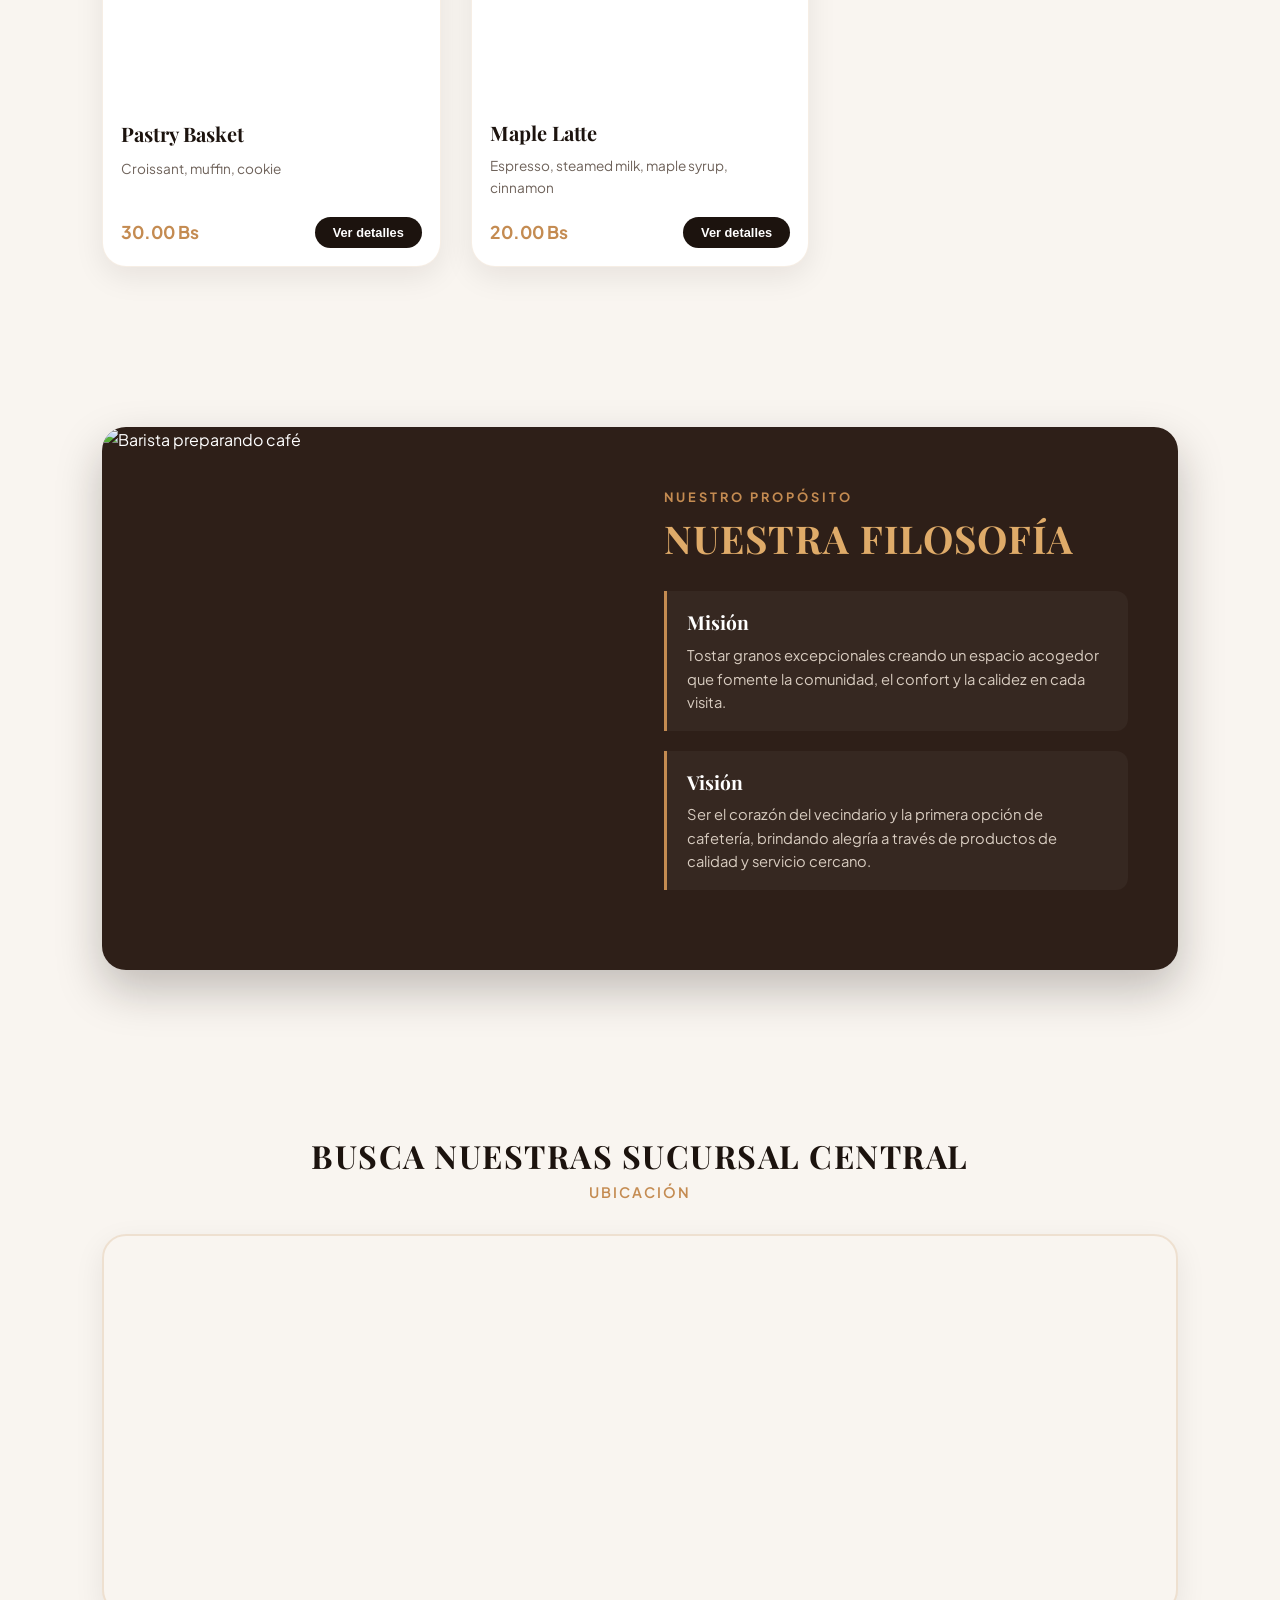
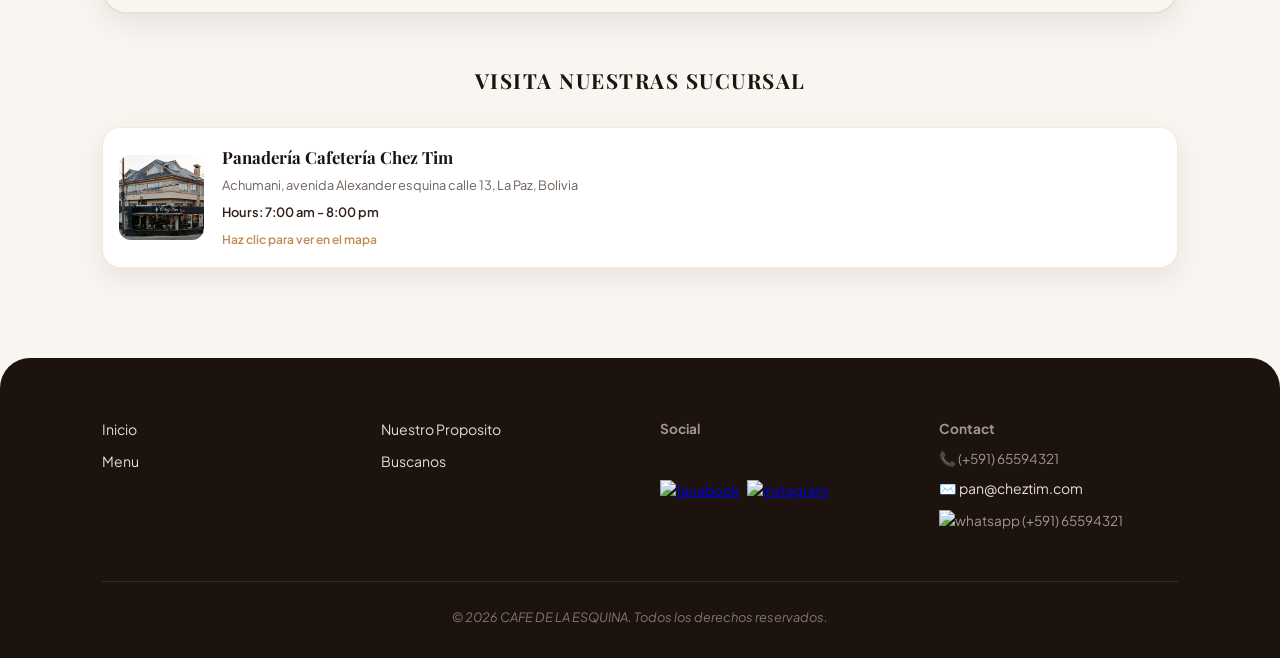
==== commit 4bbf5043: "nombres de ubiacion" ====
--- a/index.html
+++ b/index.html
@@ -155,8 +155,8 @@
             <div class="tarjeta-sucursal" onclick="cambiarMapa('https://www.google.com/maps/embed?pb=!1m18!1m12!1m3!1d5627.939935921539!2d-68.07557499422626!3d-16.535085180810814!2m3!1f0!2f0!3f0!3m2!1i1024!2i768!4f13.1!3m3!1m2!1s0x915f21391775d59f%3A0x2cabd0d32b33e952!2sPanader%C3%ADa%20Cafeter%C3%ADa%20Chez%20Tim%20-%20Achumani!5e0!3m2!1ses-419!2sbo!4v1791420583913!5m2!1ses-419!2sbo')">
                 <img src="img/fotoubi.jpg" alt="UNANDES">
                 <div class="sucursal-info">
-                    <h4>UNANDES</h4>
-                    <p>Av. Los Leones 10, La Paz</p>
+                    <h4>Panadería Cafetería Chez Tim</h4>
+                    <p>Achumani, avenida Alexander esquina calle 13, La Paz, Bolivia</p>
                     <p class="horario">Hours: 7:00 am - 8:00 pm</p>
                     <span class="click-mapa">Haz clic para ver en el mapa</span>
                 </div>
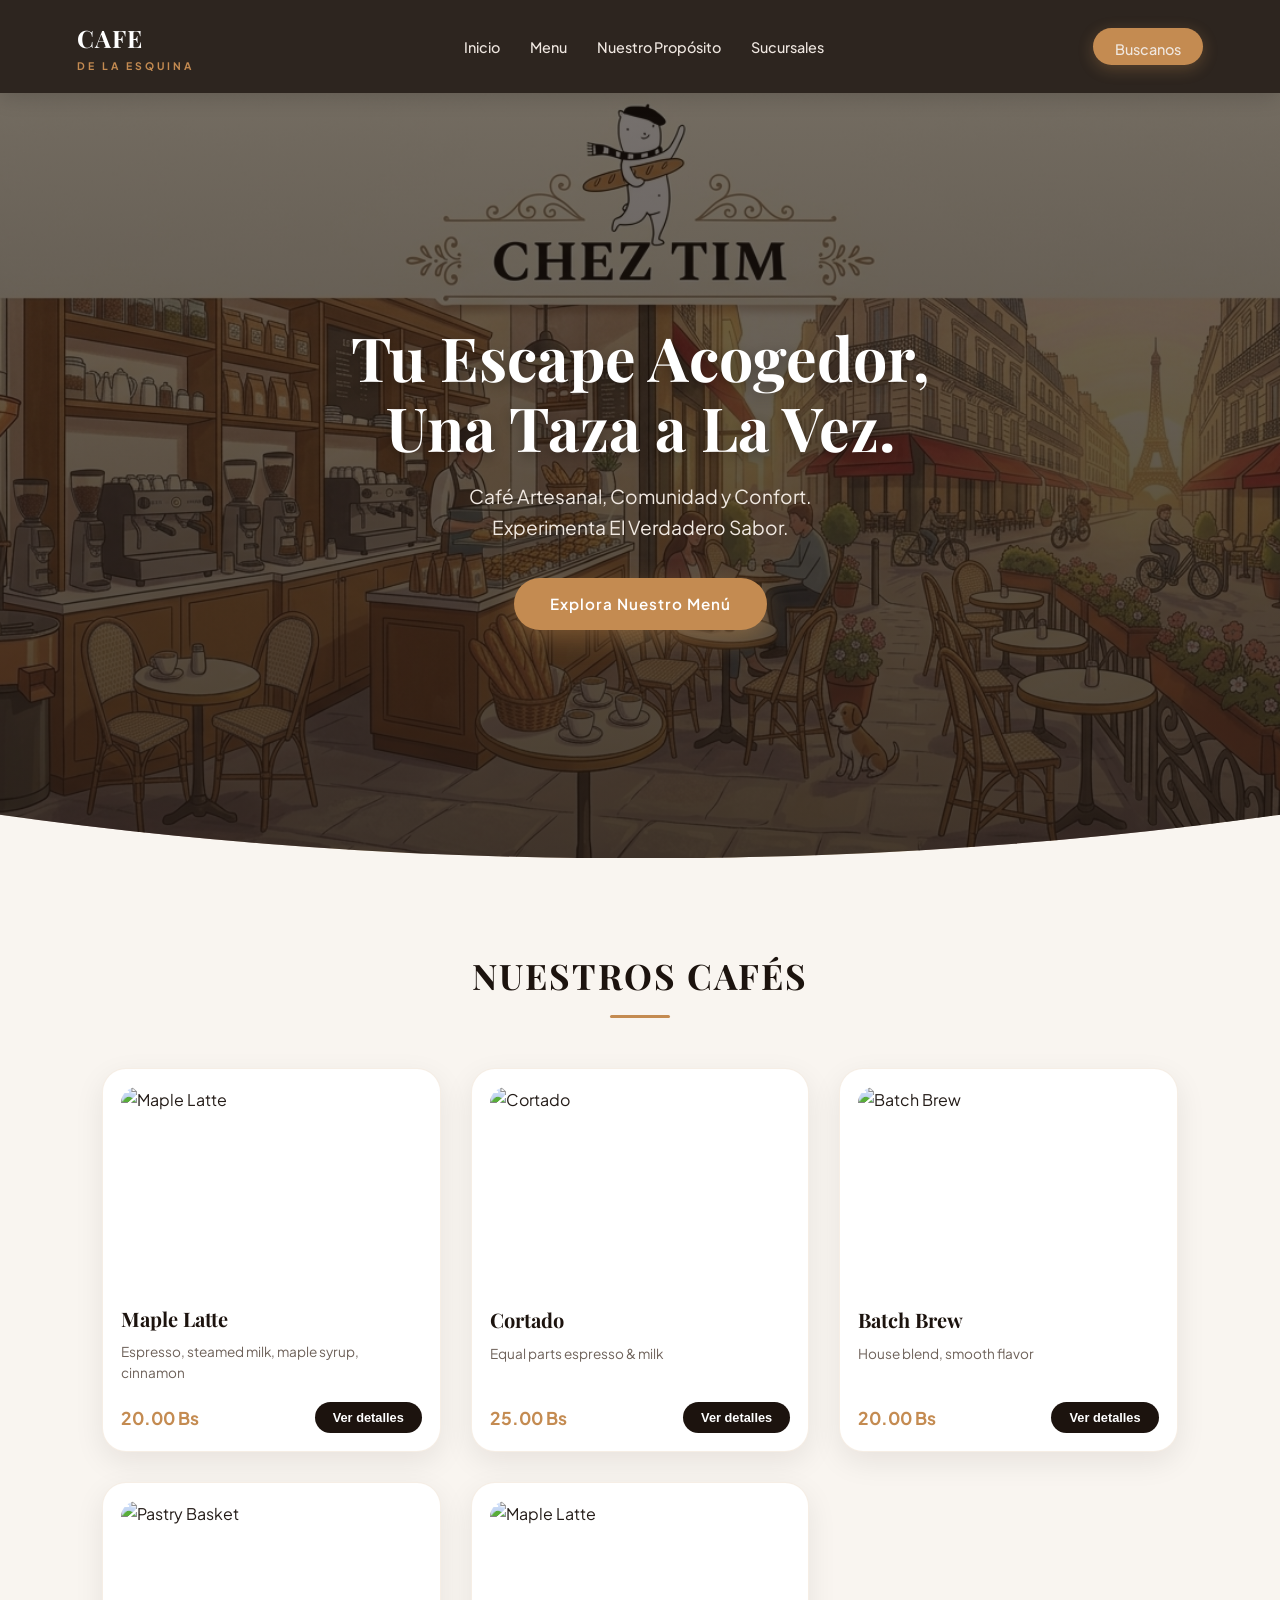
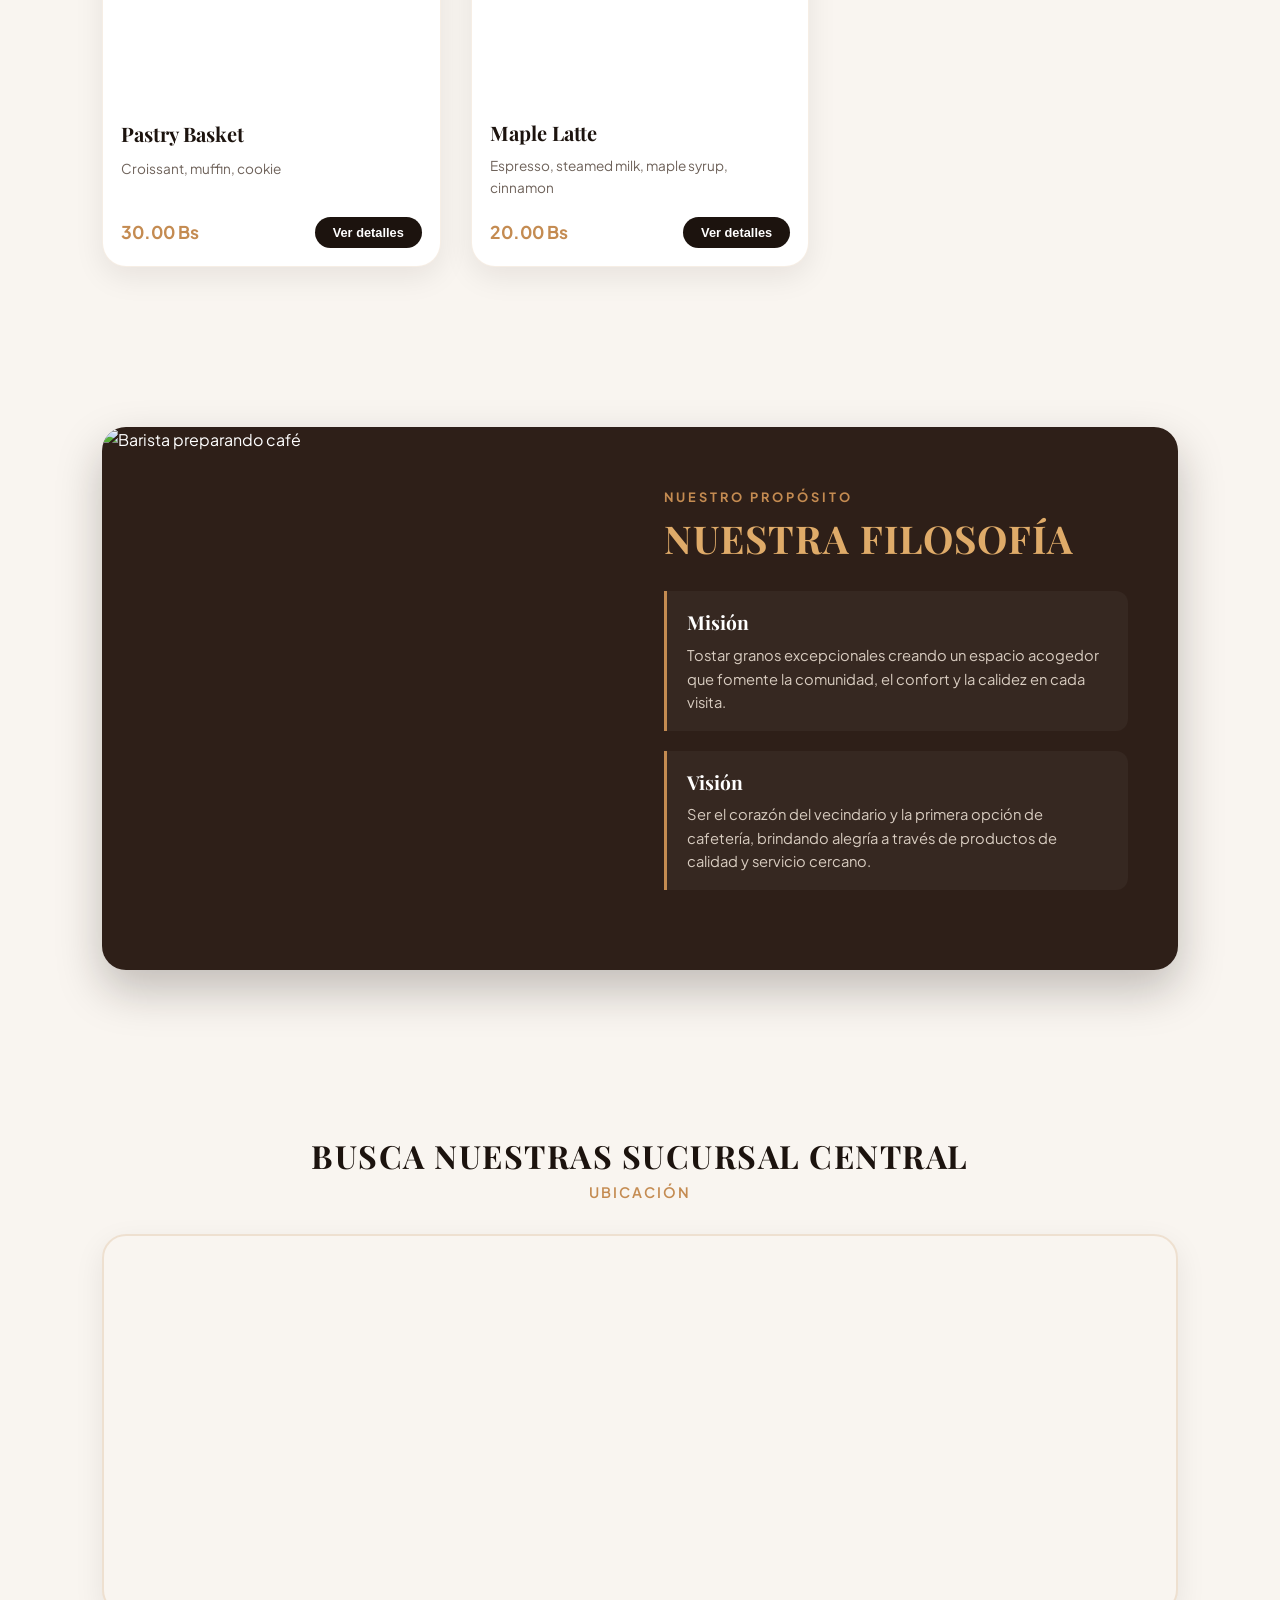
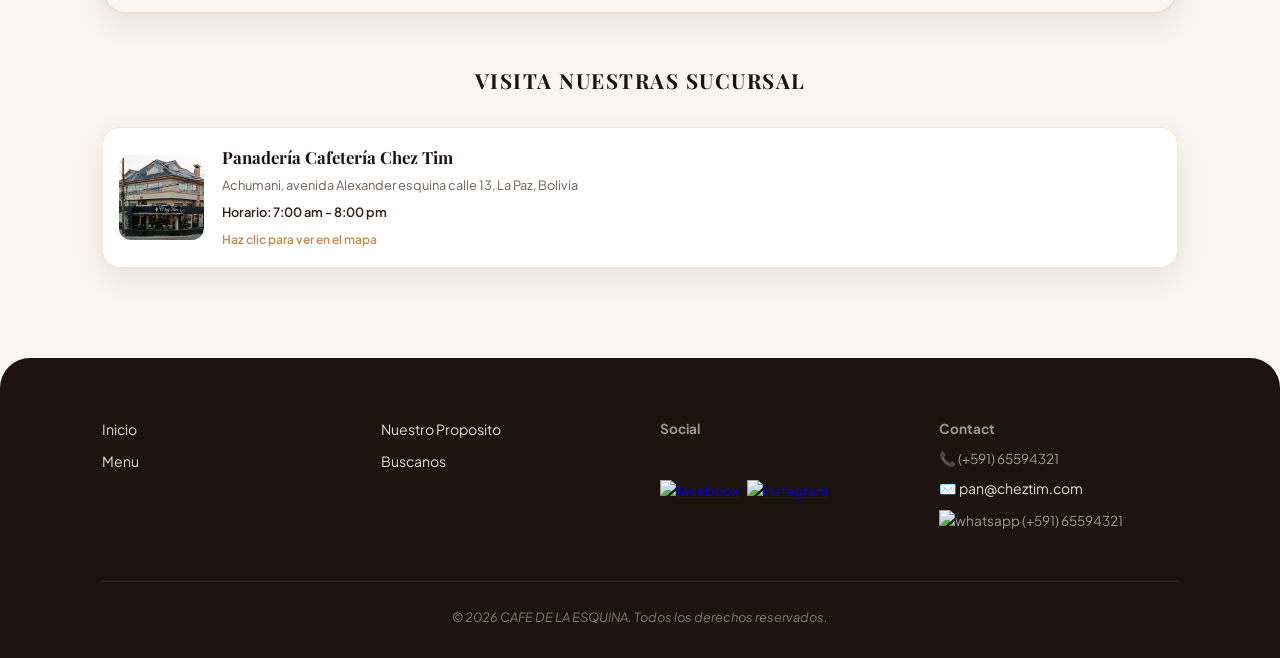
==== commit 8c17b80e: "un error mas" ====
--- a/index.html
+++ b/index.html
@@ -157,7 +157,7 @@
                 <div class="sucursal-info">
                     <h4>Panadería Cafetería Chez Tim</h4>
                     <p>Achumani, avenida Alexander esquina calle 13, La Paz, Bolivia</p>
-                    <p class="horario">Hours: 7:00 am - 8:00 pm</p>
+                    <p class="horario">Horario: 7:00 am - 8:00 pm</p>
                     <span class="click-mapa">Haz clic para ver en el mapa</span>
                 </div>
             </div>
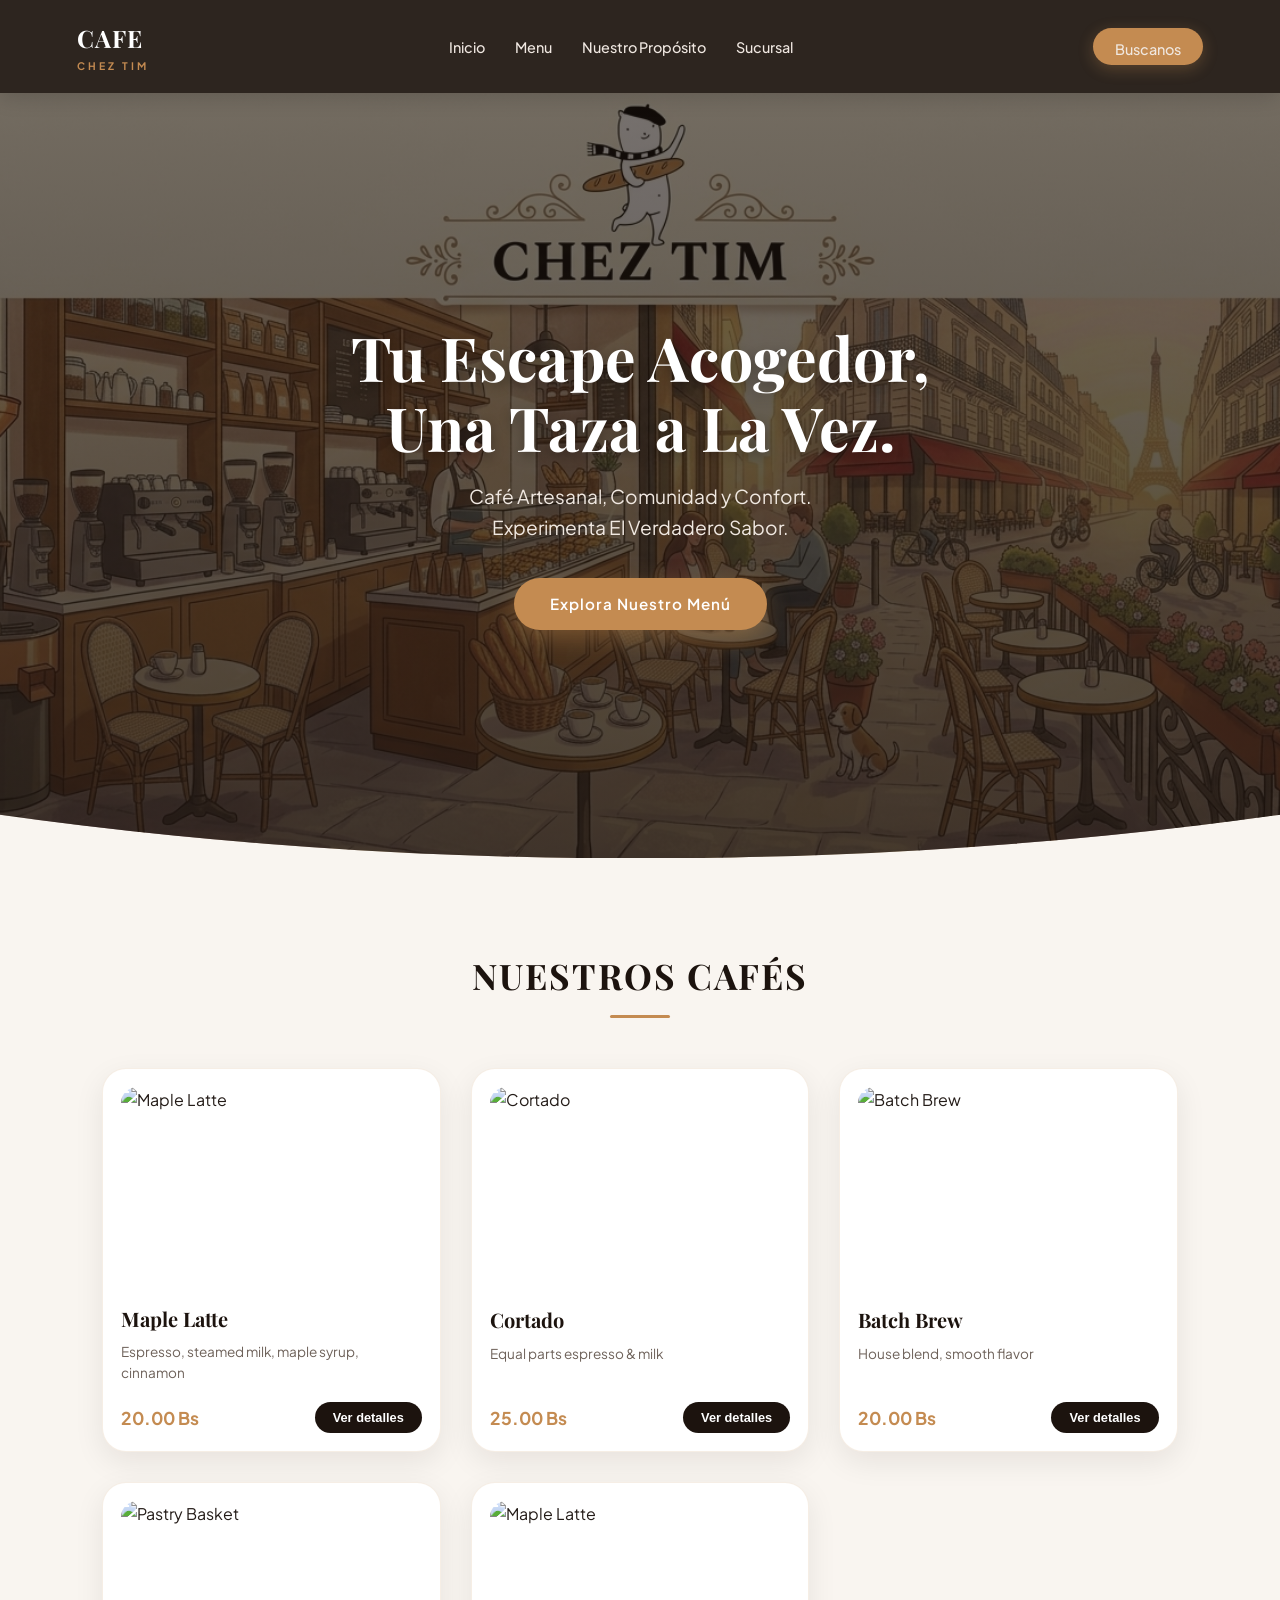
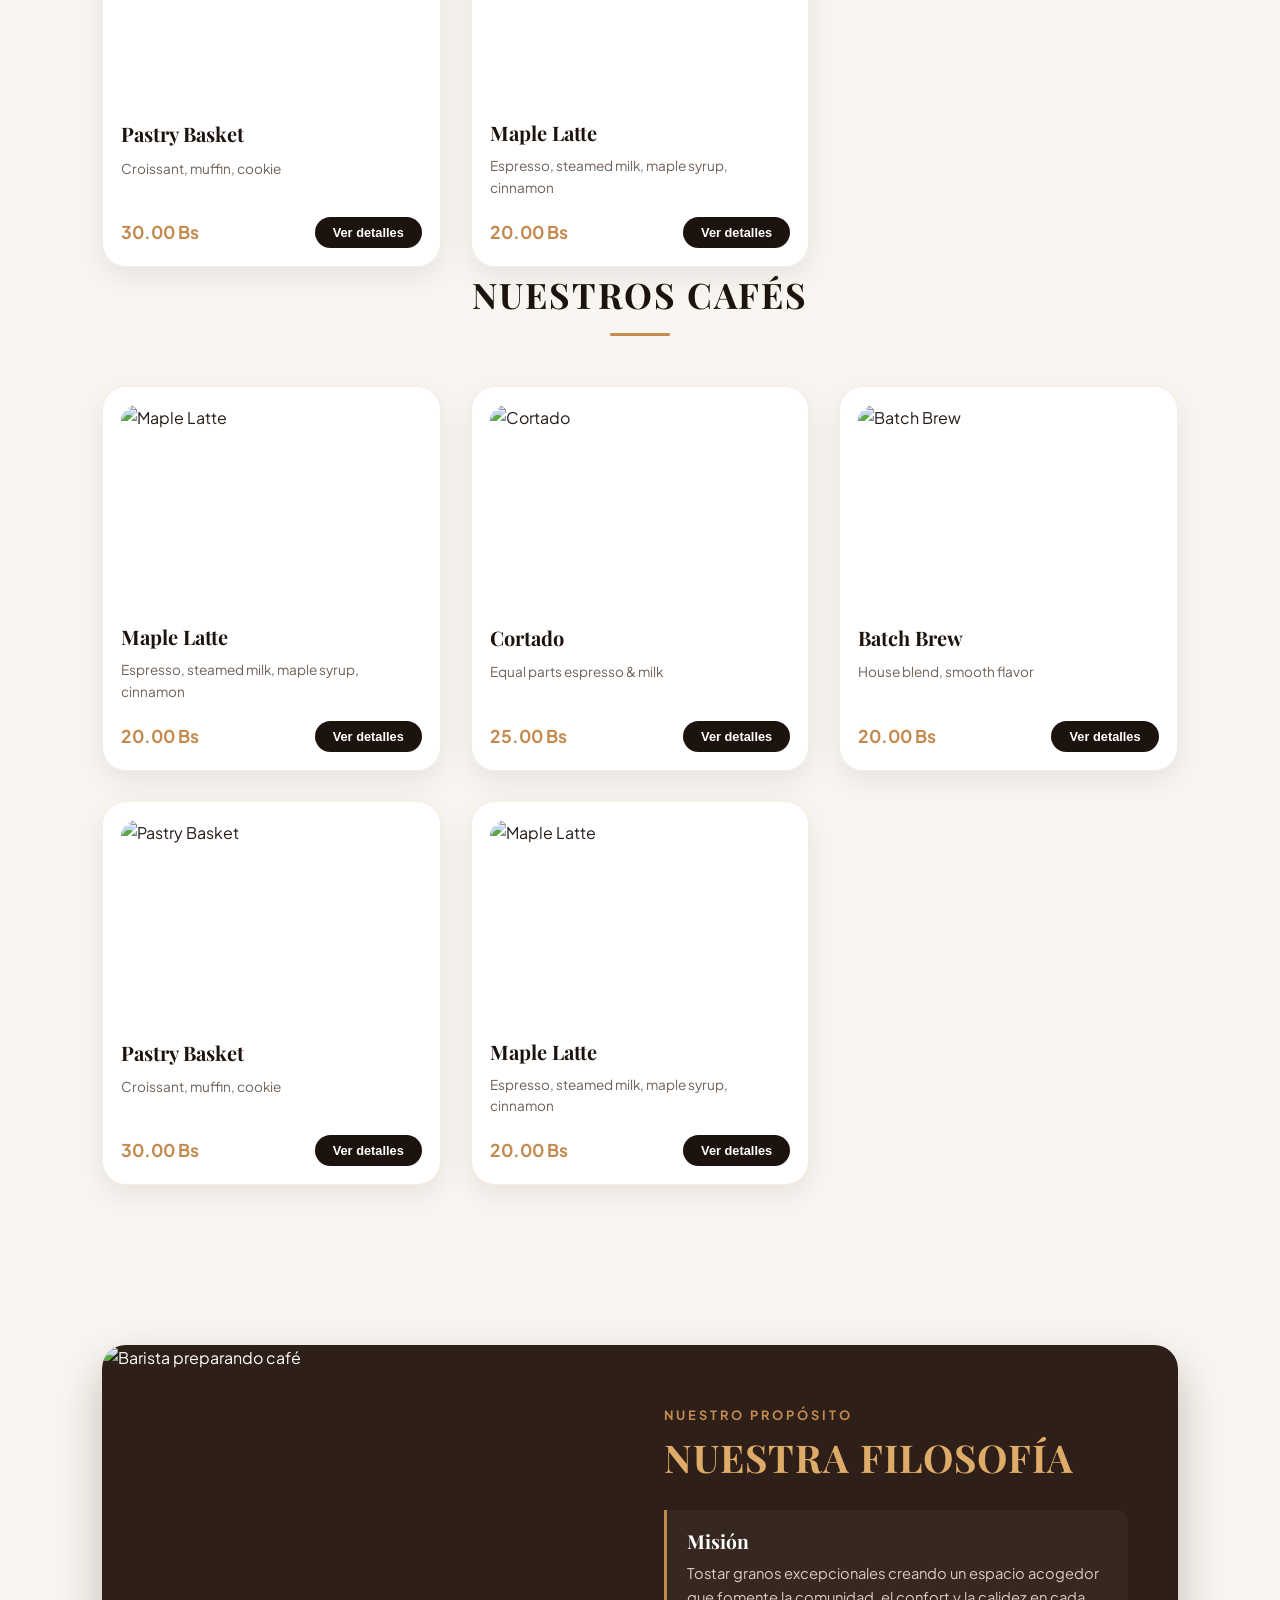
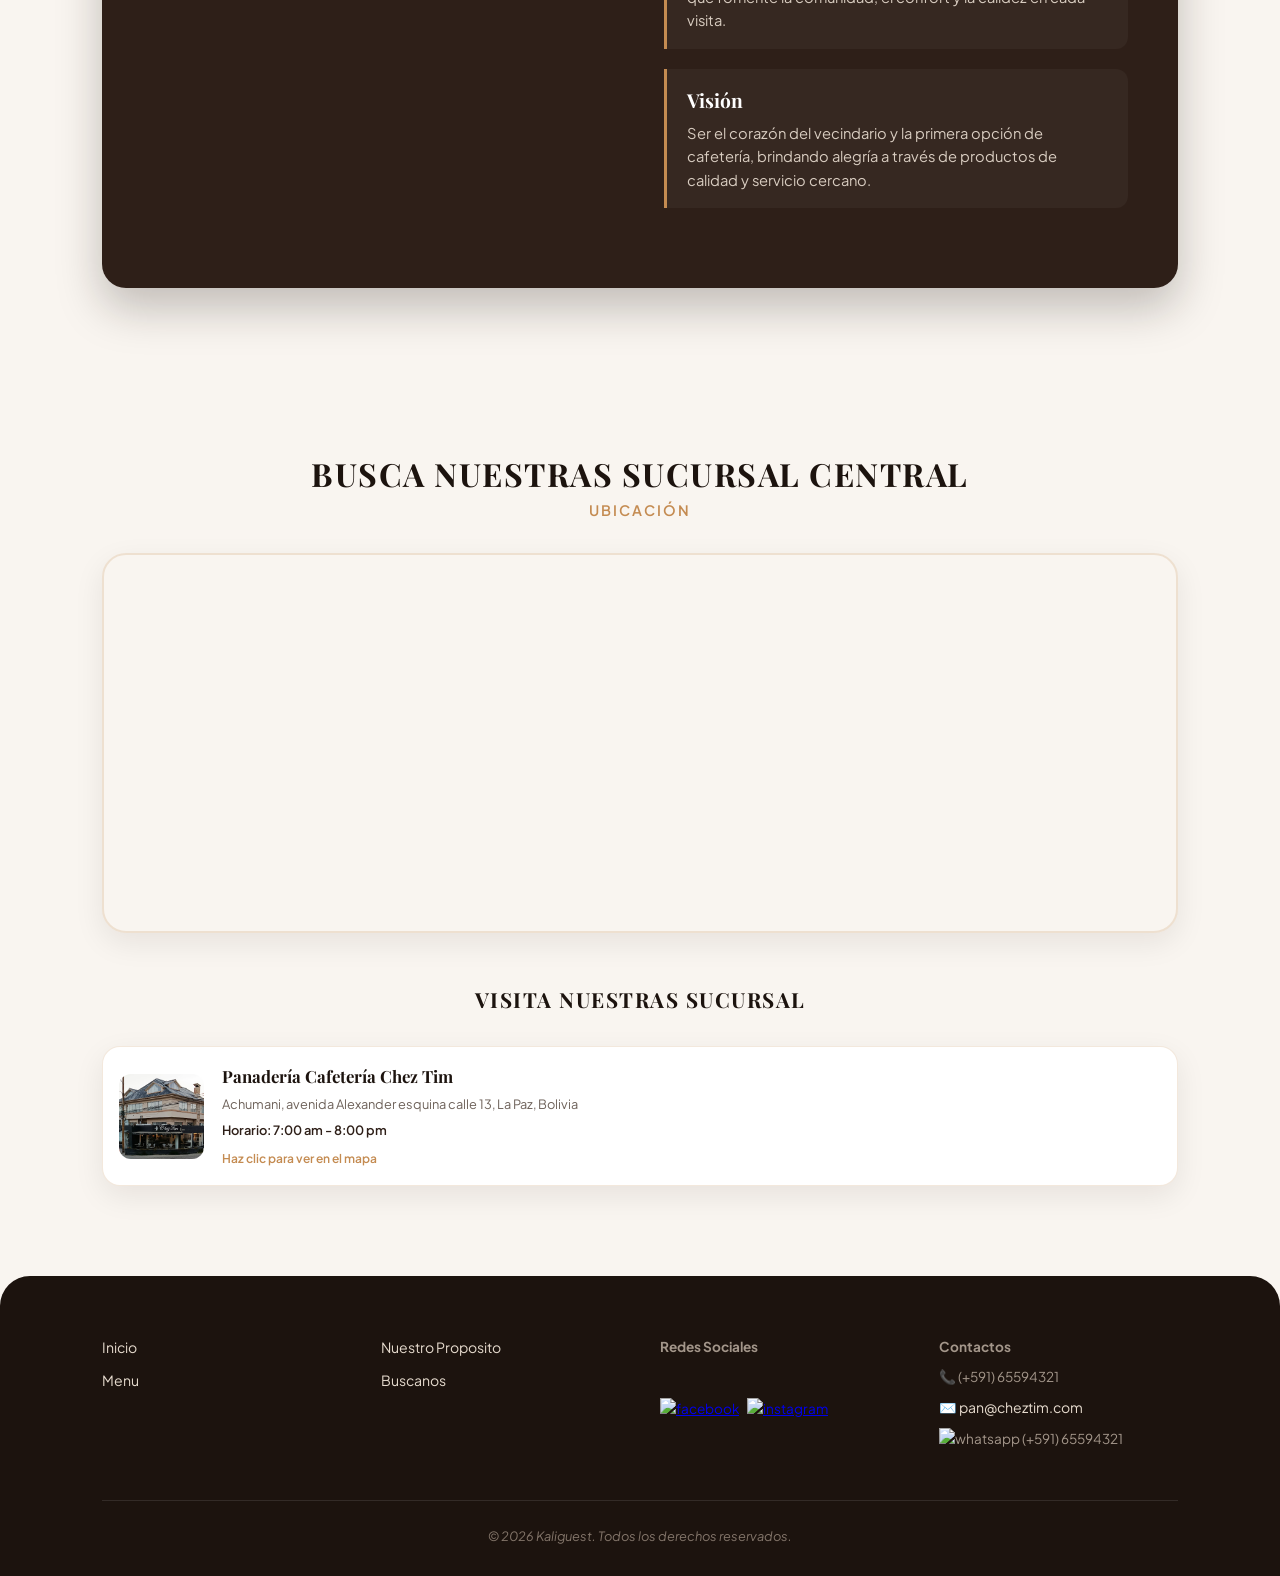
==== commit d0e93ccd: "ultimos detalles de la base" ====
--- a/index.html
+++ b/index.html
@@ -3,7 +3,7 @@
 <head>
     <meta charset="UTF-8">
     <meta name="viewport" content="width=device-width, initial-scale=1.0">
-    <title>Pagina de cafeteria</title>
+    <title>Chez Tim</title>
     <link rel="preconnect" href="https://fonts.googleapis.com">
     <link rel="preconnect" href="https://fonts.gstatic.com" crossorigin>
     <link href="https://fonts.googleapis.com/css2?family=Playfair+Display:ital,wght@0,400..700;1,400..700&family=Plus+Jakarta+Sans:wght@300;400;500;600;700&display=swap" rel="stylesheet">
@@ -13,13 +13,13 @@
 <body>
 
     <header class="navbar">
-        <div class="logo">CAFE <span>DE LA ESQUINA</span></div>
+        <div class="logo">CAFE <span>CHEZ TIM</span></div>
         <nav>
             <ul>
                 <li><a href="#inicio">Inicio</a></li>
                 <li><a href="#menu">Menu</a></li>
                 <li><a href="#nosotros">Nuestro Propósito</a></li>
-                <li><a href="#sucursales">Sucursales</a></li>
+                <li><a href="#sucursales">Sucursal</a></li>
             </ul>
         </nav>
         <a href="#sucursales" class="btn-nav">Buscanos</a>
@@ -110,6 +110,68 @@
                 </div>
             </div>
 
+        </div>
+        <h2>NUESTROS CAFÉS</h2>
+        <div class="menu-grid">
+            <div class="tarjeta-menu" onclick="abrirModal('Maple Latte', 'Espresso, steamed milk, maple syrup, cinnamon', '20.00 Bs', 'https://images.unsplash.com/photo-1541167760496-1628856ab772?q=80&w=800')">
+                <div class="img-box">
+                    <img src="https://images.unsplash.com/photo-1541167760496-1628856ab772?q=80&w=600" alt="Maple Latte">
+                </div>
+                <h3>Maple Latte</h3>
+                <p>Espresso, steamed milk, maple syrup, cinnamon</p>
+                <div class="card-footer">
+                    <span class="precio">20.00 Bs</span>
+                    <button class="btn-card">Ver detalles</button>
+                </div>
+            </div>
+
+            <div class="tarjeta-menu" onclick="abrirModal('Cortado', 'Equal parts espresso & milk', '25.00 Bs', 'https://images.unsplash.com/photo-1514432324607-a09d9b4aefdd?q=80&w=800')">
+                <div class="img-box">
+                    <img src="https://images.unsplash.com/photo-1514432324607-a09d9b4aefdd?q=80&w=600" alt="Cortado">
+                </div>
+                <h3>Cortado</h3>
+                <p>Equal parts espresso & milk</p>
+                <div class="card-footer">
+                    <span class="precio">25.00 Bs</span>
+                    <button class="btn-card">Ver detalles</button>
+                </div>
+            </div>
+
+            <div class="tarjeta-menu" onclick="abrirModal('Batch Brew', 'House blend, smooth flavor', '20.00 Bs', 'https://images.unsplash.com/photo-1517256064527-09c73fc73e38?q=80&w=800')">
+                <div class="img-box">
+                    <img src="https://images.unsplash.com/photo-1517256064527-09c73fc73e38?q=80&w=600" alt="Batch Brew">
+                </div>
+                <h3>Batch Brew</h3>
+                <p>House blend, smooth flavor</p>
+                <div class="card-footer">
+                    <span class="precio">20.00 Bs</span>
+                    <button class="btn-card">Ver detalles</button>
+                </div>
+            </div>
+
+            <div class="tarjeta-menu" onclick="abrirModal('Pastry Basket', 'Croissant, muffin, cookie', '30.00 Bs', 'https://images.unsplash.com/photo-1555507036-ab1f4038808a?q=80&w=800')">
+                <div class="img-box">
+                    <img src="https://images.unsplash.com/photo-1555507036-ab1f4038808a?q=80&w=600" alt="Pastry Basket">
+                </div>
+                <h3>Pastry Basket</h3>
+                <p>Croissant, muffin, cookie</p>
+                <div class="card-footer">
+                    <span class="precio">30.00 Bs</span>
+                    <button class="btn-card">Ver detalles</button>
+                </div>
+            </div>
+            <div class="tarjeta-menu" onclick="abrirModal('Maple Latte', 'Espresso, steamed milk, maple syrup, cinnamon', '20.00 Bs', 'https://images.unsplash.com/photo-1541167760496-1628856ab772?q=80&w=800')">
+                <div class="img-box">
+                    <img src="https://images.unsplash.com/photo-1541167760496-1628856ab772?q=80&w=600" alt="Maple Latte">
+                </div>
+                <h3>Maple Latte</h3>
+                <p>Espresso, steamed milk, maple syrup, cinnamon</p>
+                <div class="card-footer">
+                    <span class="precio">20.00 Bs</span>
+                    <button class="btn-card">Ver detalles</button>
+                </div>
+            </div>
+            
         </div>
     </section>
 
@@ -177,17 +239,17 @@
                 <a href="#sucursales">Buscanos</a> 
             </div>
             <div class="footer-grid">
-                <p><strong>Social</strong></p>
+                <p><strong>Redes Sociales</strong></p>
                     <p><a href="https://www.facebook.com/share/19MocM1VHw/" target="_blank"><img src="https://upload.wikimedia.org/wikipedia/commons/b/b9/2023_Facebook_icon.svg" alt="facebook" width="40" height="40"></a>&nbsp;&nbsp;&nbsp;&nbsp;<a href="https://www.instagram.com/cheztim" target="_blank"><img src="https://upload.wikimedia.org/wikipedia/commons/a/a5/Instagram_icon.png" alt="instagram" width="40" height="40"></a></p>
             </div>
             <div class="footer-col">
-                <p><strong>Contact</strong></p>
+                <p><strong>Contactos</strong></p>
                 <p>📞 (+591) 65594321</p>
                 <p> <a href="mailto:pan@cheztim.com">✉️ pan@cheztim.com</a></p>
                 <p><img src="https://upload.wikimedia.org/wikipedia/commons/6/6b/WhatsApp.svg" alt="whatsapp" width="20" height="20"> (+591) 65594321</p>
             </div>
         </div>
-        <p class="copyright">&copy; <i>2026 CAFE DE LA ESQUINA. Todos los derechos reservados.</i></p>
+        <p class="copyright">&copy; <i>2026 Kaliguest. Todos los derechos reservados.</i></p>
     </footer>
 
     <div id="modal-cafe" class="modal-overlay" onclick="cerrarModalFuera(event)">
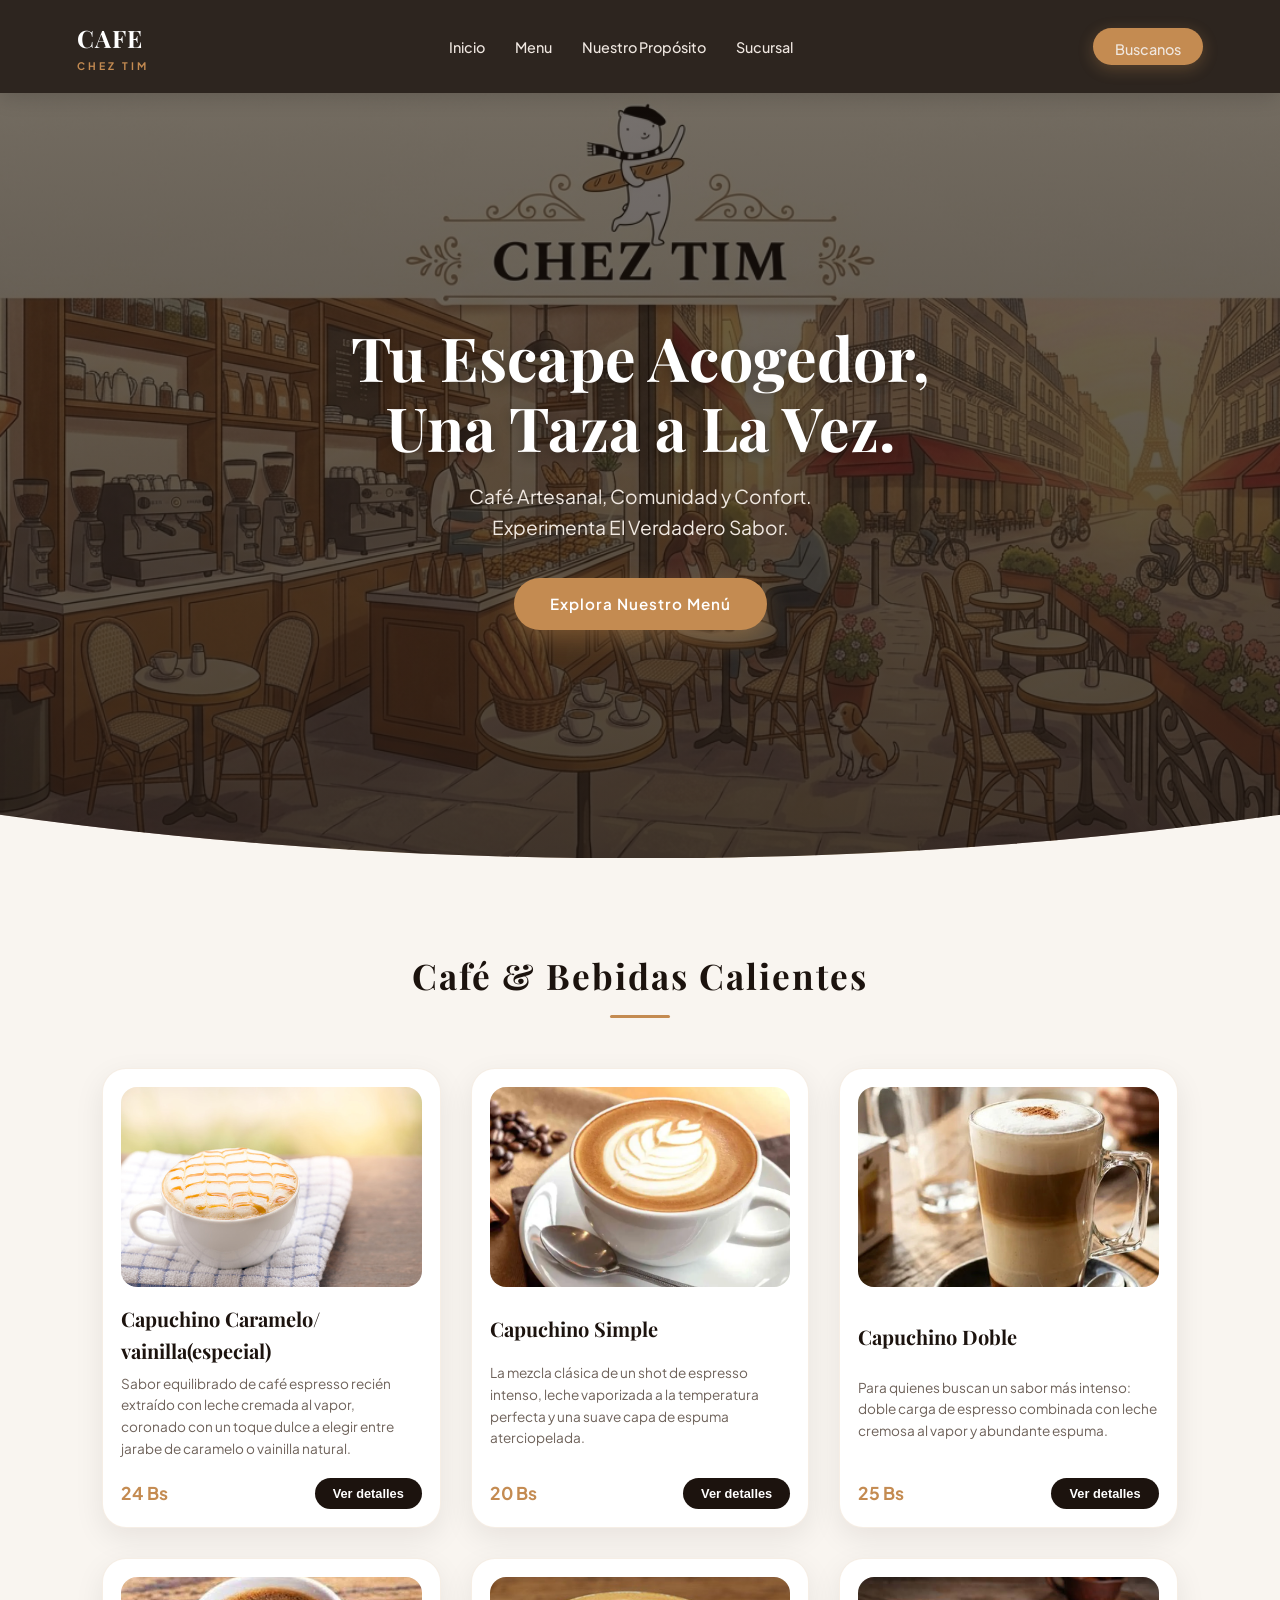
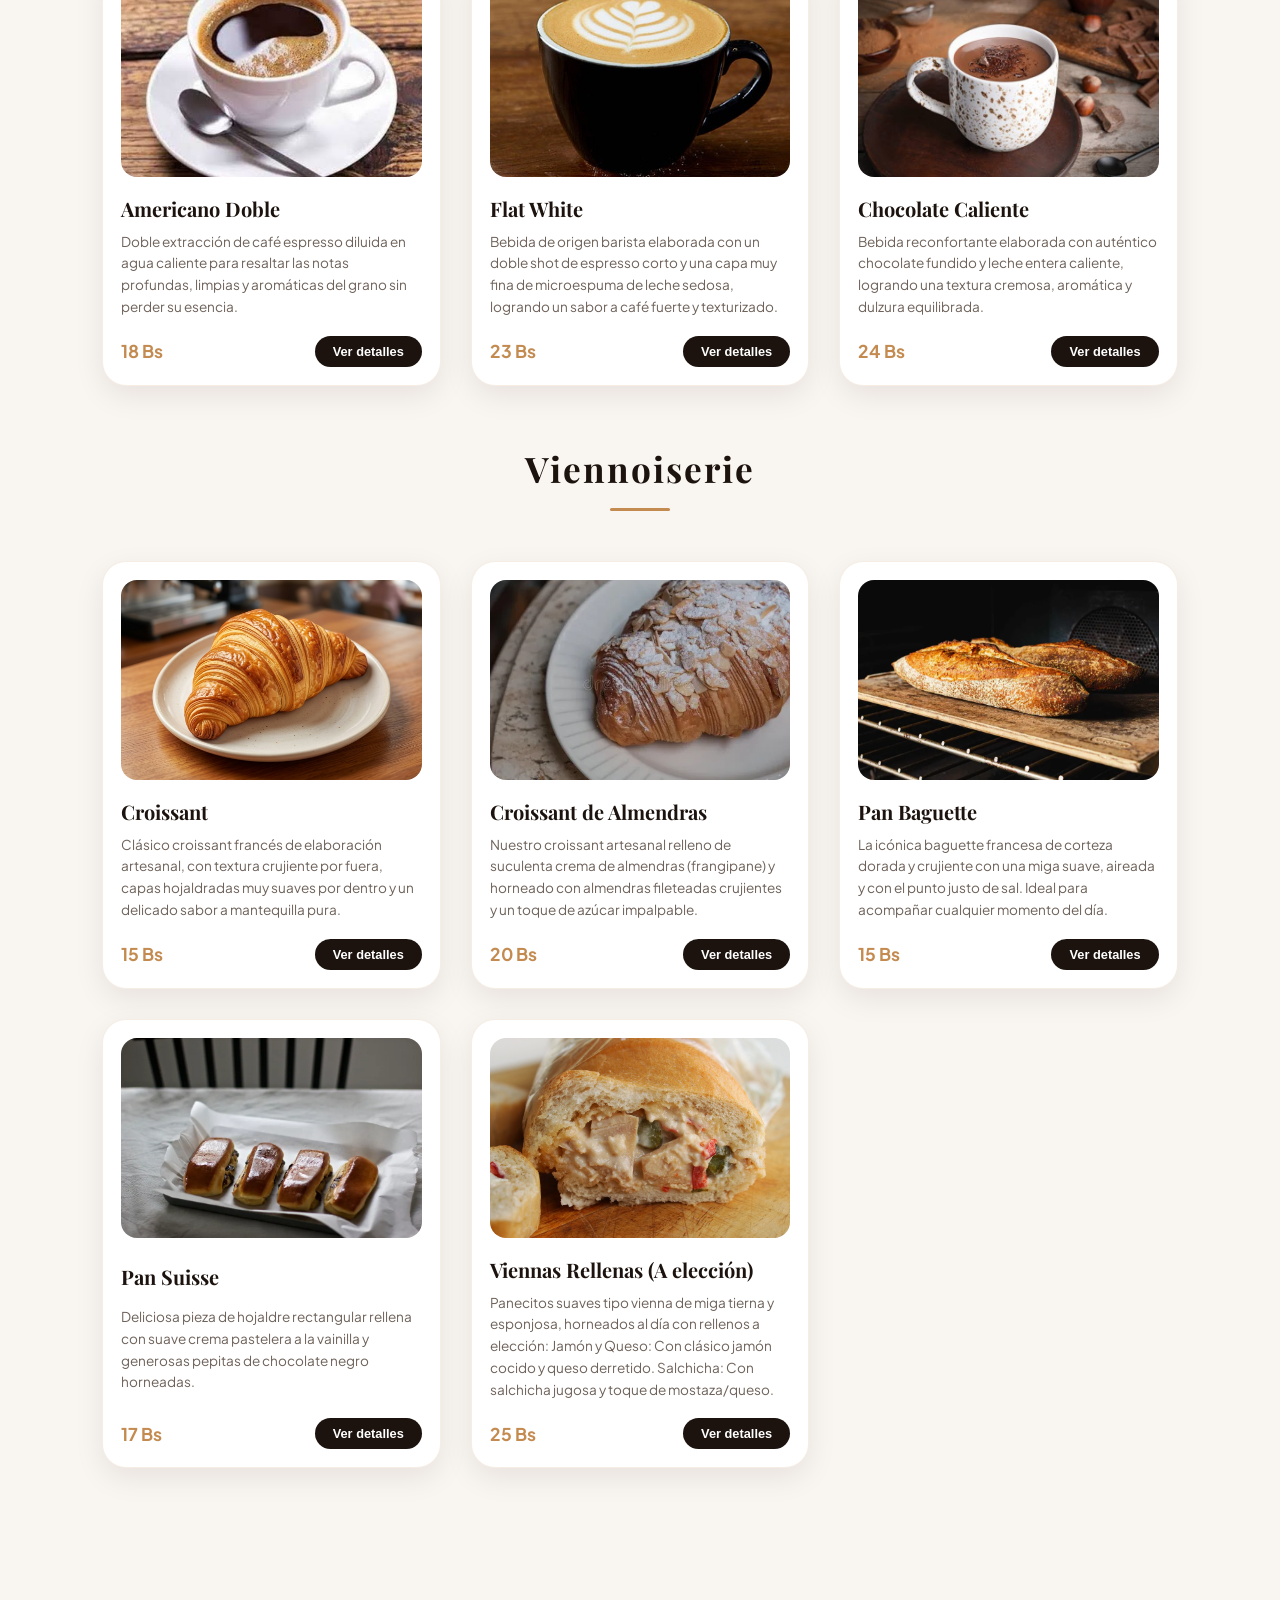
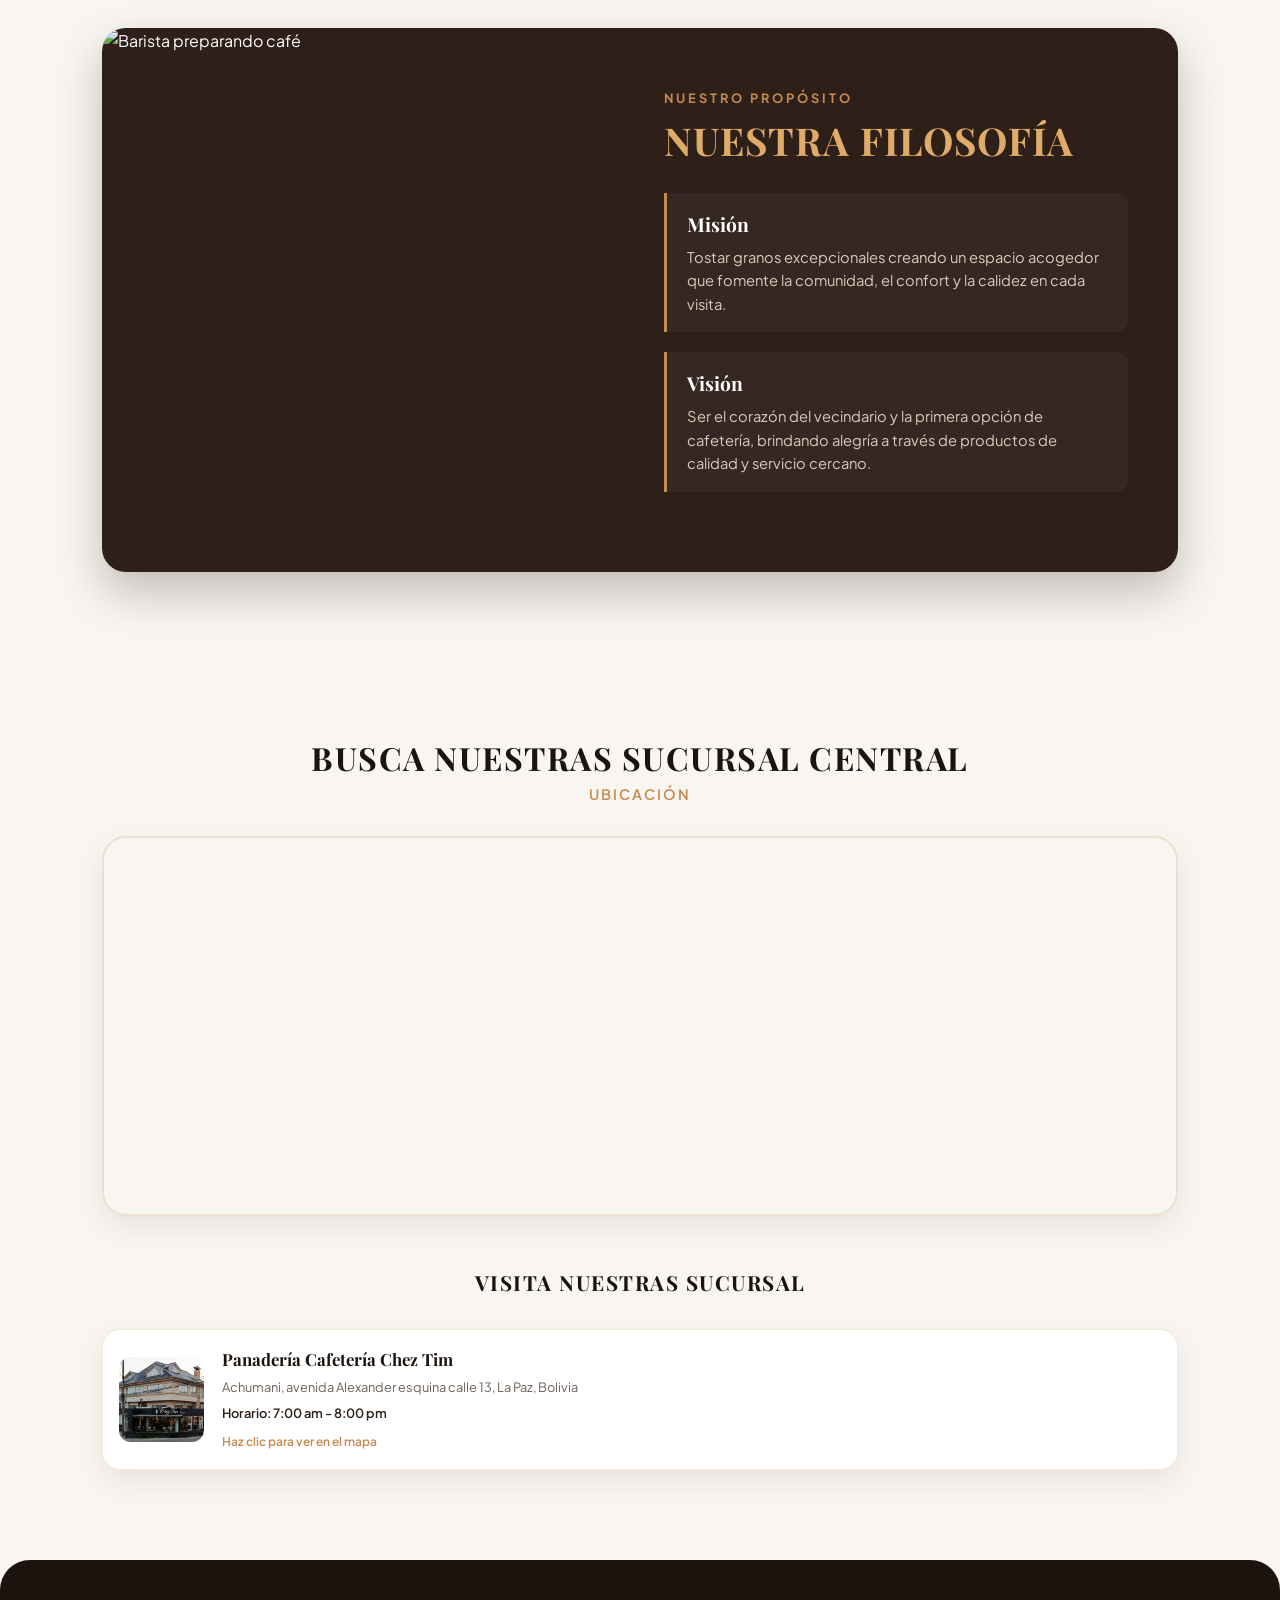
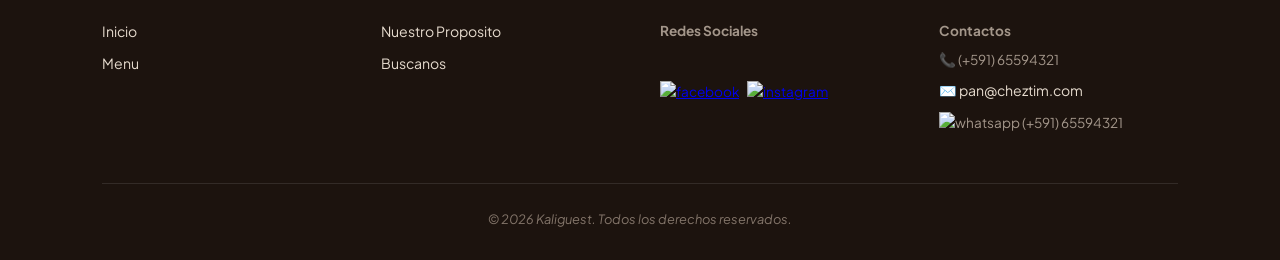
==== commit 1a73576a: "pre ultima revicion" ====
--- a/index.html
+++ b/index.html
@@ -36,7 +36,7 @@
 
 
     <section id="menu" class="seccion-menu">
-        <h2>NUESTROS CAFÉS</h2>
+        <h2>Café & Bebidas Calientes</h2>
         <div class="menu-grid">
 <!-- agragar mas targetas copiar:            
             <div class="tarjeta-menu" onclick="abrirModal('Maple Latte', 'Espresso, steamed milk, maple syrup, cinnamon', '20.00 Bs', 'https://images.unsplash.com/photo-1541167760496-1628856ab772?q=80&w=800')">
@@ -51,123 +51,134 @@
                 </div>
             </div>
 -->
-            <div class="tarjeta-menu" onclick="abrirModal('Maple Latte', 'Espresso, steamed milk, maple syrup, cinnamon', '20.00 Bs', 'https://images.unsplash.com/photo-1541167760496-1628856ab772?q=80&w=800')">
-                <div class="img-box">
-                    <img src="https://images.unsplash.com/photo-1541167760496-1628856ab772?q=80&w=600" alt="Maple Latte">
-                </div>
-                <h3>Maple Latte</h3>
-                <p>Espresso, steamed milk, maple syrup, cinnamon</p>
-                <div class="card-footer">
-                    <span class="precio">20.00 Bs</span>
-                    <button class="btn-card">Ver detalles</button>
-                </div>
-            </div>
-
-            <div class="tarjeta-menu" onclick="abrirModal('Cortado', 'Equal parts espresso & milk', '25.00 Bs', 'https://images.unsplash.com/photo-1514432324607-a09d9b4aefdd?q=80&w=800')">
-                <div class="img-box">
-                    <img src="https://images.unsplash.com/photo-1514432324607-a09d9b4aefdd?q=80&w=600" alt="Cortado">
-                </div>
-                <h3>Cortado</h3>
-                <p>Equal parts espresso & milk</p>
-                <div class="card-footer">
-                    <span class="precio">25.00 Bs</span>
-                    <button class="btn-card">Ver detalles</button>
-                </div>
-            </div>
-
-            <div class="tarjeta-menu" onclick="abrirModal('Batch Brew', 'House blend, smooth flavor', '20.00 Bs', 'https://images.unsplash.com/photo-1517256064527-09c73fc73e38?q=80&w=800')">
-                <div class="img-box">
-                    <img src="https://images.unsplash.com/photo-1517256064527-09c73fc73e38?q=80&w=600" alt="Batch Brew">
-                </div>
-                <h3>Batch Brew</h3>
-                <p>House blend, smooth flavor</p>
-                <div class="card-footer">
-                    <span class="precio">20.00 Bs</span>
-                    <button class="btn-card">Ver detalles</button>
-                </div>
-            </div>
-
-            <div class="tarjeta-menu" onclick="abrirModal('Pastry Basket', 'Croissant, muffin, cookie', '30.00 Bs', 'https://images.unsplash.com/photo-1555507036-ab1f4038808a?q=80&w=800')">
-                <div class="img-box">
-                    <img src="https://images.unsplash.com/photo-1555507036-ab1f4038808a?q=80&w=600" alt="Pastry Basket">
-                </div>
-                <h3>Pastry Basket</h3>
-                <p>Croissant, muffin, cookie</p>
-                <div class="card-footer">
-                    <span class="precio">30.00 Bs</span>
-                    <button class="btn-card">Ver detalles</button>
-                </div>
-            </div>
-            <div class="tarjeta-menu" onclick="abrirModal('Maple Latte', 'Espresso, steamed milk, maple syrup, cinnamon', '20.00 Bs', 'https://images.unsplash.com/photo-1541167760496-1628856ab772?q=80&w=800')">
-                <div class="img-box">
-                    <img src="https://images.unsplash.com/photo-1541167760496-1628856ab772?q=80&w=600" alt="Maple Latte">
-                </div>
-                <h3>Maple Latte</h3>
-                <p>Espresso, steamed milk, maple syrup, cinnamon</p>
-                <div class="card-footer">
-                    <span class="precio">20.00 Bs</span>
-                    <button class="btn-card">Ver detalles</button>
-                </div>
-            </div>
-
-        </div>
-        <h2>NUESTROS CAFÉS</h2>
+            <div class="tarjeta-menu" onclick="abrirModal('Capuchino Caramelo/ vainilla(especial)', 'Sabor equilibrado de café espresso recién extraído con leche cremada al vapor, coronado con un toque dulce a elegir entre jarabe de caramelo o vainilla natural.', '24 Bs', 'https://images.unsplash.com/photo-1541167760496-1628856ab772?q=80&w=800')">
+                <div class="img-box">
+                    <img src="img/6.jpg" alt="Maple Latte">
+                </div>
+                <h3>Capuchino Caramelo/ vainilla(especial)</h3>
+                <p>Sabor equilibrado de café espresso recién extraído con leche cremada al vapor, coronado con un toque dulce a elegir entre jarabe de caramelo o vainilla natural.</p>
+                <div class="card-footer">
+                    <span class="precio">24 Bs</span>
+                    <button class="btn-card">Ver detalles</button>
+                </div>
+            </div>
+
+            <div class="tarjeta-menu" onclick="abrirModal('Capuchino Simple', 'La mezcla clásica de un shot de espresso intenso, leche vaporizada a la temperatura perfecta y una suave capa de espuma aterciopelada.', '20 Bs', 'https://images.unsplash.com/photo-1514432324607-a09d9b4aefdd?q=80&w=800')">
+                <div class="img-box">
+                    <img src="img/7.jpg" alt="Cortado">
+                </div>
+                <h3>Capuchino Simple</h3>
+                <p>La mezcla clásica de un shot de espresso intenso, leche vaporizada a la temperatura perfecta y una suave capa de espuma aterciopelada.</p>
+                <div class="card-footer">
+                    <span class="precio">20 Bs</span>
+                    <button class="btn-card">Ver detalles</button>
+                </div>
+            </div>
+
+            <div class="tarjeta-menu" onclick="abrirModal('Capuchino Doble', 'Para quienes buscan un sabor más intenso: doble carga de espresso combinada con leche cremosa al vapor y abundante espuma.', '25 Bs', 'https://images.unsplash.com/photo-1517256064527-09c73fc73e38?q=80&w=800')">
+                <div class="img-box">
+                    <img src="img/8.jpg" alt="Batch Brew">
+                </div>
+                <h3>Capuchino Doble</h3>
+                <p>Para quienes buscan un sabor más intenso: doble carga de espresso combinada con leche cremosa al vapor y abundante espuma.</p>
+                <div class="card-footer">
+                    <span class="precio">25 Bs</span>
+                    <button class="btn-card">Ver detalles</button>
+                </div>
+            </div>
+
+            <div class="tarjeta-menu" onclick="abrirModal('Americano Doble', 'Doble extracción de café espresso diluida en agua caliente para resaltar las notas profundas, limpias y aromáticas del grano sin perder su esencia.', '18 Bs', 'https://images.unsplash.com/photo-1555507036-ab1f4038808a?q=80&w=800')">
+                <div class="img-box">
+                    <img src="img/9.jpg" alt="Pastry Basket">
+                </div>
+                <h3>Americano Doble</h3>
+                <p>Doble extracción de café espresso diluida en agua caliente para resaltar las notas profundas, limpias y aromáticas del grano sin perder su esencia.</p>
+                <div class="card-footer">
+                    <span class="precio">18 Bs</span>
+                    <button class="btn-card">Ver detalles</button>
+                </div>
+            </div>
+            <div class="tarjeta-menu" onclick="abrirModal('Flat White', 'Bebida de origen barista elaborada con un doble shot de espresso corto y una capa muy fina de microespuma de leche sedosa, logrando un sabor a café fuerte y texturizado.', '23 Bs', 'https://images.unsplash.com/photo-1541167760496-1628856ab772?q=80&w=800')">
+                <div class="img-box">
+                    <img src="img/10.jpg" alt="Maple Latte">
+                </div>
+                <h3>Flat White</h3>
+                <p>Bebida de origen barista elaborada con un doble shot de espresso corto y una capa muy fina de microespuma de leche sedosa, logrando un sabor a café fuerte y texturizado.</p>
+                <div class="card-footer">
+                    <span class="precio">23 Bs</span>
+                    <button class="btn-card">Ver detalles</button>
+                </div>
+            </div>
+            <div class="tarjeta-menu" onclick="abrirModal('Chocolate Caliente', 'Bebida reconfortante elaborada con auténtico chocolate fundido y leche entera caliente, logrando una textura cremosa, aromática y dulzura equilibrada.', '24 Bs', 'https://images.unsplash.com/photo-1541167760496-1628856ab772?q=80&w=800')">
+                <div class="img-box">
+                    <img src="img/11.jpg" alt="Chocolate Caliente">
+                </div>
+                <h3>Chocolate Caliente</h3>
+                <p>Bebida reconfortante elaborada con auténtico chocolate fundido y leche entera caliente, logrando una textura cremosa, aromática y dulzura equilibrada.</p>
+                <div class="card-footer">
+                    <span class="precio">24 Bs</span>
+                    <button class="btn-card">Ver detalles</button>
+                </div>
+            </div>
+<br>
+        </div>
+        <h2>Viennoiserie</h2>
         <div class="menu-grid">
-            <div class="tarjeta-menu" onclick="abrirModal('Maple Latte', 'Espresso, steamed milk, maple syrup, cinnamon', '20.00 Bs', 'https://images.unsplash.com/photo-1541167760496-1628856ab772?q=80&w=800')">
-                <div class="img-box">
-                    <img src="https://images.unsplash.com/photo-1541167760496-1628856ab772?q=80&w=600" alt="Maple Latte">
-                </div>
-                <h3>Maple Latte</h3>
-                <p>Espresso, steamed milk, maple syrup, cinnamon</p>
-                <div class="card-footer">
-                    <span class="precio">20.00 Bs</span>
-                    <button class="btn-card">Ver detalles</button>
-                </div>
-            </div>
-
-            <div class="tarjeta-menu" onclick="abrirModal('Cortado', 'Equal parts espresso & milk', '25.00 Bs', 'https://images.unsplash.com/photo-1514432324607-a09d9b4aefdd?q=80&w=800')">
-                <div class="img-box">
-                    <img src="https://images.unsplash.com/photo-1514432324607-a09d9b4aefdd?q=80&w=600" alt="Cortado">
-                </div>
-                <h3>Cortado</h3>
-                <p>Equal parts espresso & milk</p>
-                <div class="card-footer">
-                    <span class="precio">25.00 Bs</span>
-                    <button class="btn-card">Ver detalles</button>
-                </div>
-            </div>
-
-            <div class="tarjeta-menu" onclick="abrirModal('Batch Brew', 'House blend, smooth flavor', '20.00 Bs', 'https://images.unsplash.com/photo-1517256064527-09c73fc73e38?q=80&w=800')">
-                <div class="img-box">
-                    <img src="https://images.unsplash.com/photo-1517256064527-09c73fc73e38?q=80&w=600" alt="Batch Brew">
-                </div>
-                <h3>Batch Brew</h3>
-                <p>House blend, smooth flavor</p>
-                <div class="card-footer">
-                    <span class="precio">20.00 Bs</span>
-                    <button class="btn-card">Ver detalles</button>
-                </div>
-            </div>
-
-            <div class="tarjeta-menu" onclick="abrirModal('Pastry Basket', 'Croissant, muffin, cookie', '30.00 Bs', 'https://images.unsplash.com/photo-1555507036-ab1f4038808a?q=80&w=800')">
-                <div class="img-box">
-                    <img src="https://images.unsplash.com/photo-1555507036-ab1f4038808a?q=80&w=600" alt="Pastry Basket">
-                </div>
-                <h3>Pastry Basket</h3>
-                <p>Croissant, muffin, cookie</p>
-                <div class="card-footer">
-                    <span class="precio">30.00 Bs</span>
-                    <button class="btn-card">Ver detalles</button>
-                </div>
-            </div>
-            <div class="tarjeta-menu" onclick="abrirModal('Maple Latte', 'Espresso, steamed milk, maple syrup, cinnamon', '20.00 Bs', 'https://images.unsplash.com/photo-1541167760496-1628856ab772?q=80&w=800')">
-                <div class="img-box">
-                    <img src="https://images.unsplash.com/photo-1541167760496-1628856ab772?q=80&w=600" alt="Maple Latte">
-                </div>
-                <h3>Maple Latte</h3>
-                <p>Espresso, steamed milk, maple syrup, cinnamon</p>
-                <div class="card-footer">
-                    <span class="precio">20.00 Bs</span>
+            <div class="tarjeta-menu" onclick="abrirModal('Croissant', 'Clásico croissant francés de elaboración artesanal, con textura crujiente por fuera, capas hojaldradas muy suaves por dentro y un delicado sabor a mantequilla pura.', '15 Bs', 'https://images.unsplash.com/photo-1541167760496-1628856ab772?q=80&w=800')">
+                <div class="img-box">
+                    <img src="img/1.jpg" alt="Maple Latte">
+                </div>
+                <h3>Croissant</h3>
+                <p>Clásico croissant francés de elaboración artesanal, con textura crujiente por fuera, capas hojaldradas muy suaves por dentro y un delicado sabor a mantequilla pura.</p>
+                <div class="card-footer">
+                    <span class="precio">15 Bs</span>
+                    <button class="btn-card">Ver detalles</button>
+                </div>
+            </div>
+
+            <div class="tarjeta-menu" onclick="abrirModal('Croissant de Almendras', 'Nuestro croissant artesanal relleno de suculenta crema de almendras (frangipane) y horneado con almendras fileteadas crujientes y un toque de azúcar impalpable.', '20 Bs', 'https://images.unsplash.com/photo-1514432324607-a09d9b4aefdd?q=80&w=800')">
+                <div class="img-box">
+                    <img src="img/2.webp" alt="Cortado">
+                </div>
+                <h3>Croissant de Almendras</h3>
+                <p>Nuestro croissant artesanal relleno de suculenta crema de almendras (frangipane) y horneado con almendras fileteadas crujientes y un toque de azúcar impalpable.</p>
+                <div class="card-footer">
+                    <span class="precio">20 Bs</span>
+                    <button class="btn-card">Ver detalles</button>
+                </div>
+            </div>
+
+            <div class="tarjeta-menu" onclick="abrirModal('Pan Baguette', 'La icónica baguette francesa de corteza dorada y crujiente con una miga suave, aireada y con el punto justo de sal. Ideal para acompañar cualquier momento del día.', '15 Bs', 'https://images.unsplash.com/photo-1517256064527-09c73fc73e38?q=80&w=800')">
+                <div class="img-box">
+                    <img src="img/3.webp" alt="Batch Brew">
+                </div>
+                <h3>Pan Baguette</h3>
+                <p>La icónica baguette francesa de corteza dorada y crujiente con una miga suave, aireada y con el punto justo de sal. Ideal para acompañar cualquier momento del día.</p>
+                <div class="card-footer">
+                    <span class="precio">15 Bs</span>
+                    <button class="btn-card">Ver detalles</button>
+                </div>
+            </div>
+
+            <div class="tarjeta-menu" onclick="abrirModal('Pan Suisse', 'Deliciosa pieza de hojaldre rectangular rellena con suave crema pastelera a la vainilla y generosas pepitas de chocolate negro horneadas.', '17 Bs', 'https://images.unsplash.com/photo-1555507036-ab1f4038808a?q=80&w=800')">
+                <div class="img-box">
+                    <img src="img/4.webp" alt="Pastry Basket">
+                </div>
+                <h3>Pan Suisse</h3>
+                <p>Deliciosa pieza de hojaldre rectangular rellena con suave crema pastelera a la vainilla y generosas pepitas de chocolate negro horneadas.</p>
+                <div class="card-footer">
+                    <span class="precio">17 Bs</span>
+                    <button class="btn-card">Ver detalles</button>
+                </div>
+            </div>
+            <div class="tarjeta-menu" onclick="abrirModal('Viennas Rellenas (A elección)', 'Panecitos suaves tipo vienna de miga tierna y esponjosa, horneados al día con rellenos a elección: Jamón y Queso: Con clásico jamón cocido y queso derretido. Salchicha: Con salchicha jugosa y toque de mostaza/queso.', '25 Bs', 'https://images.unsplash.com/photo-1541167760496-1628856ab772?q=80&w=800')">
+                <div class="img-box">
+                    <img src="img/5.jpg" alt="Viennas Rellenas">
+                </div>
+                <h3>Viennas Rellenas (A elección)</h3>
+                <p>Panecitos suaves tipo vienna de miga tierna y esponjosa, horneados al día con rellenos a elección: Jamón y Queso: Con clásico jamón cocido y queso derretido. Salchicha: Con salchicha jugosa y toque de mostaza/queso.</p>
+                <div class="card-footer">
+                    <span class="precio">25 Bs</span>
                     <button class="btn-card">Ver detalles</button>
                 </div>
             </div>
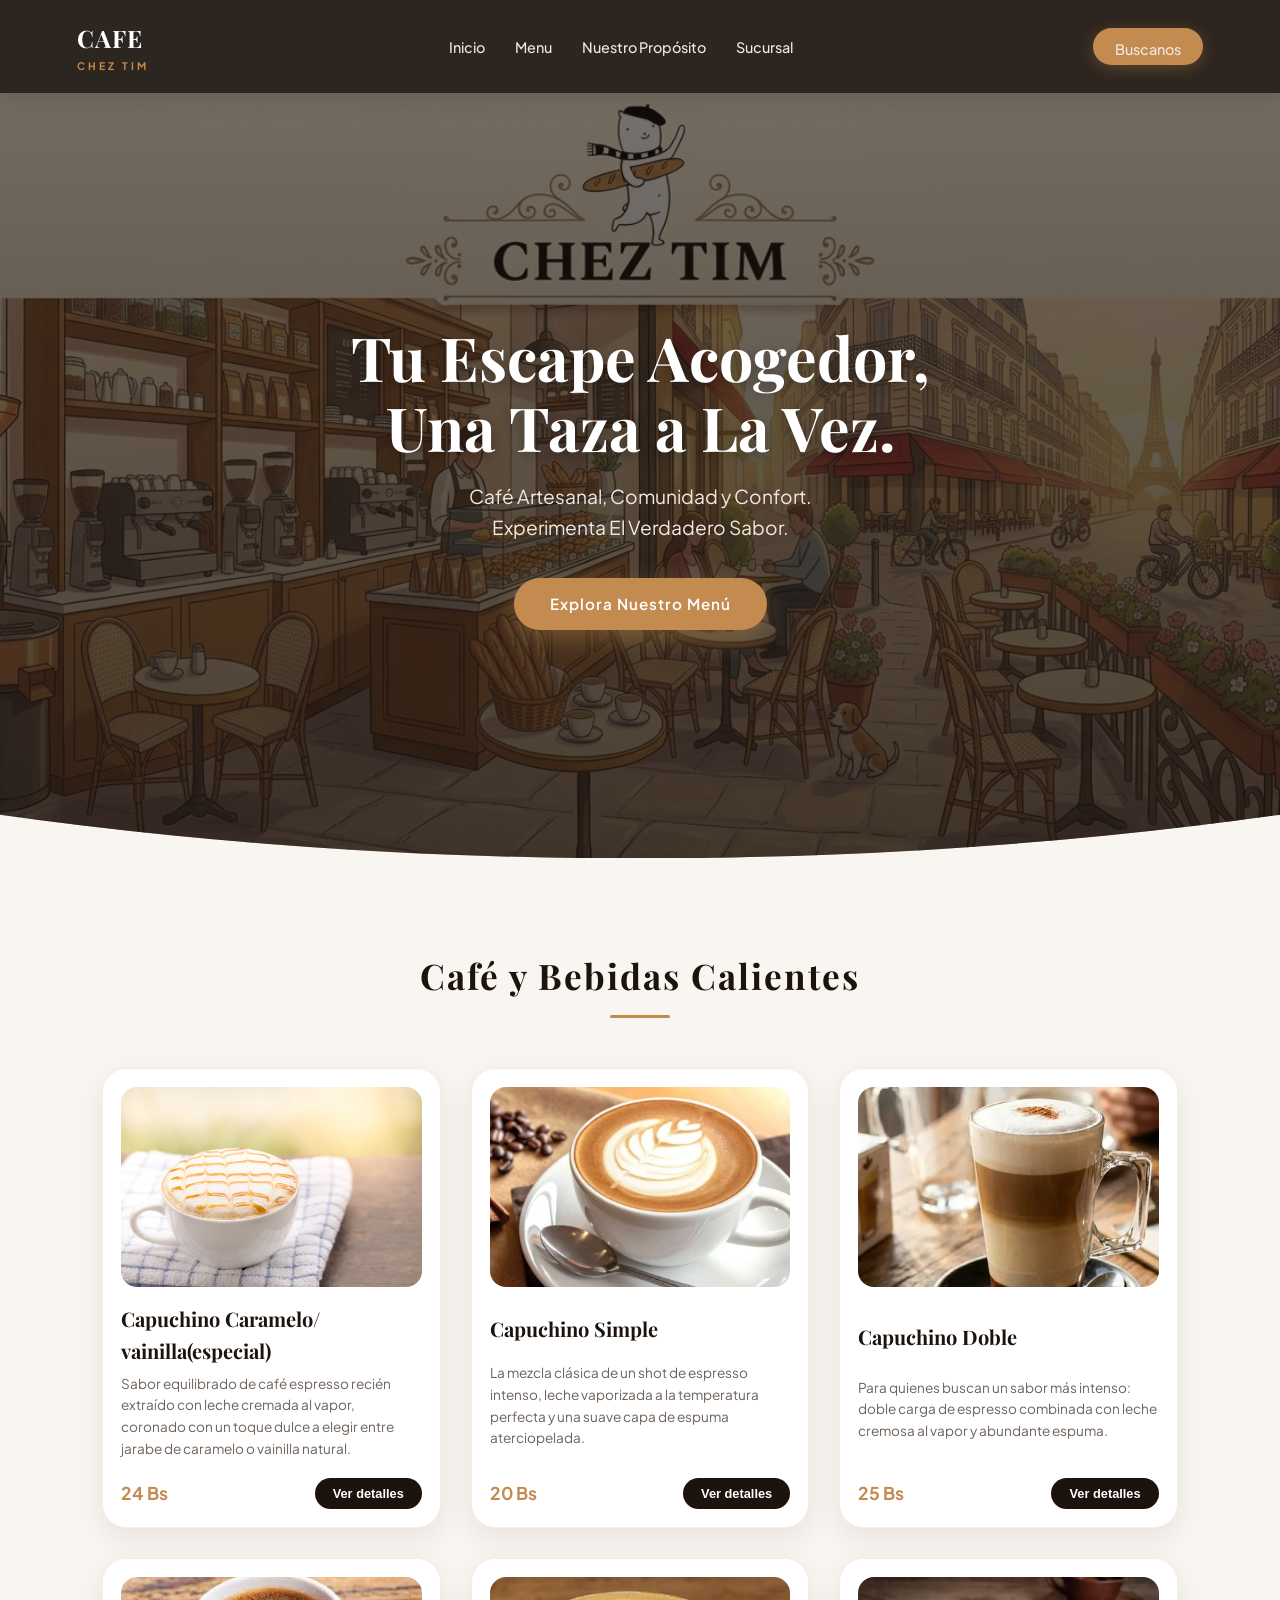
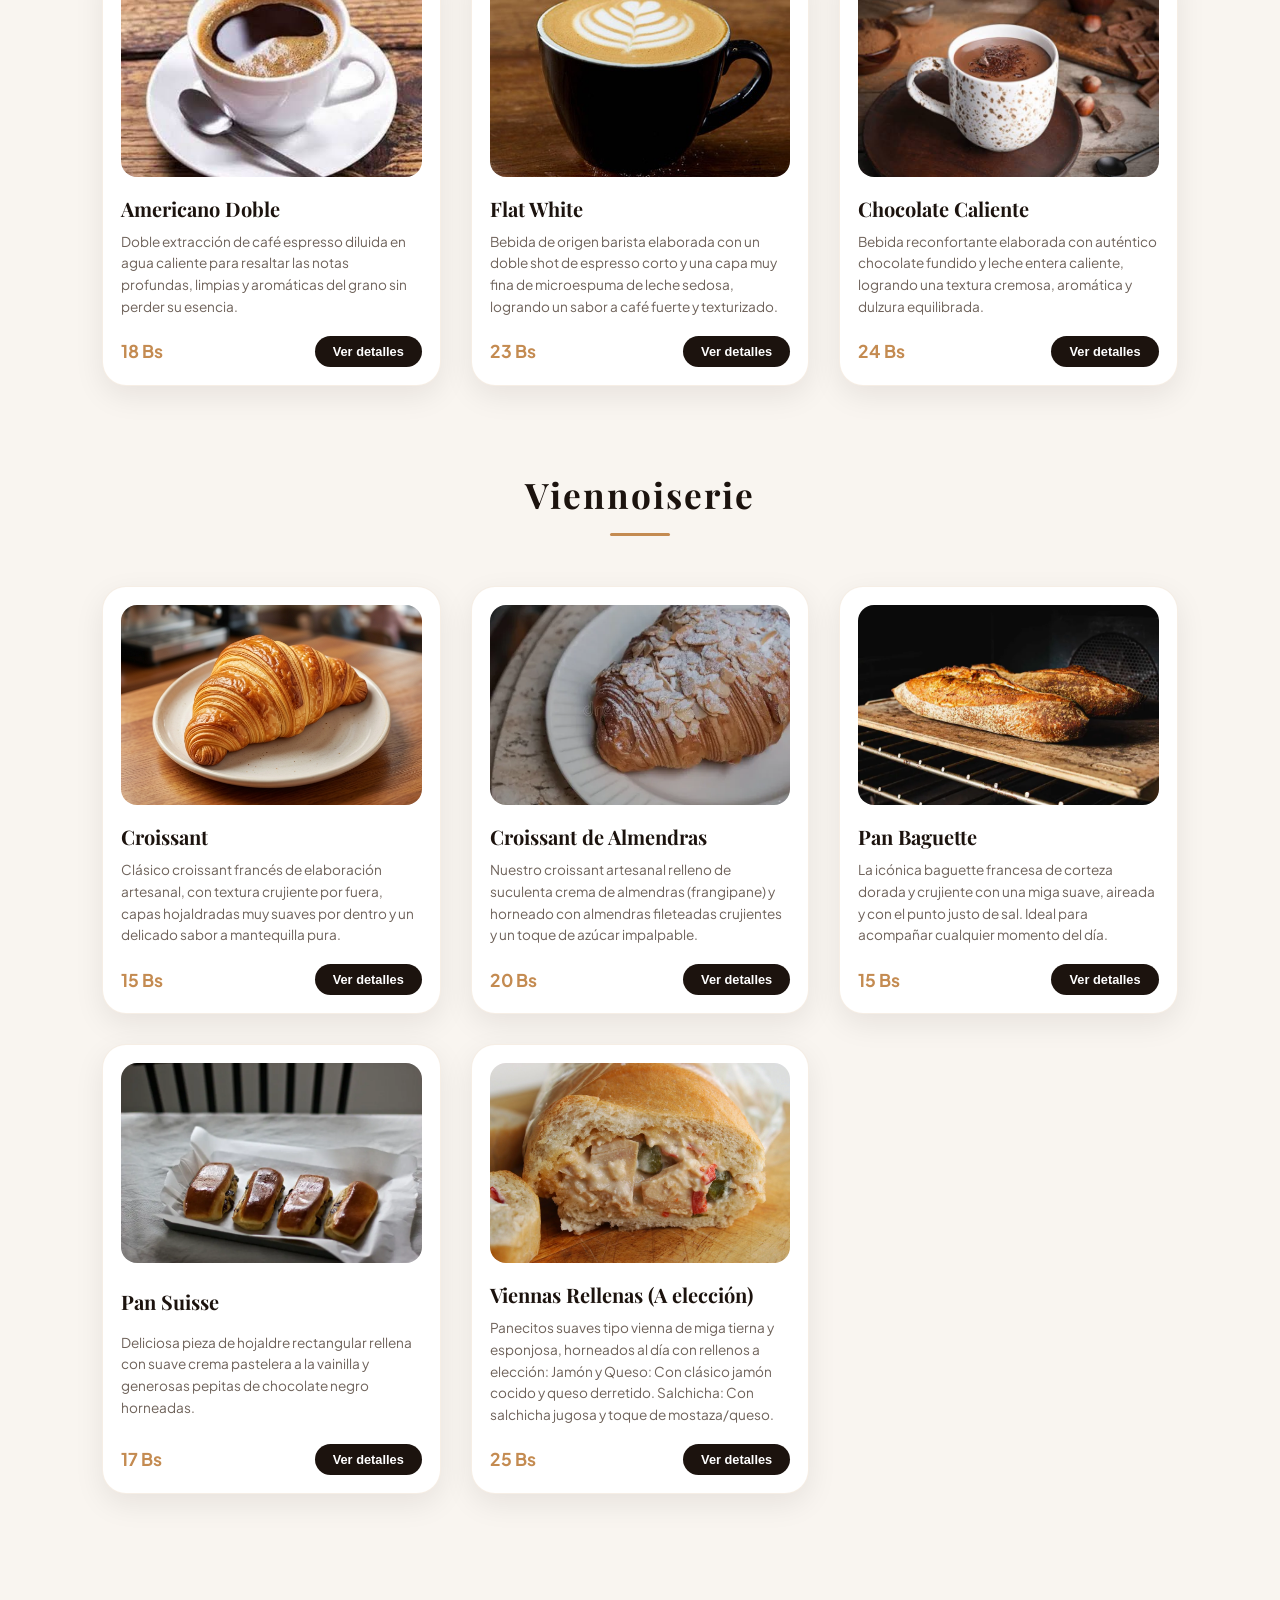
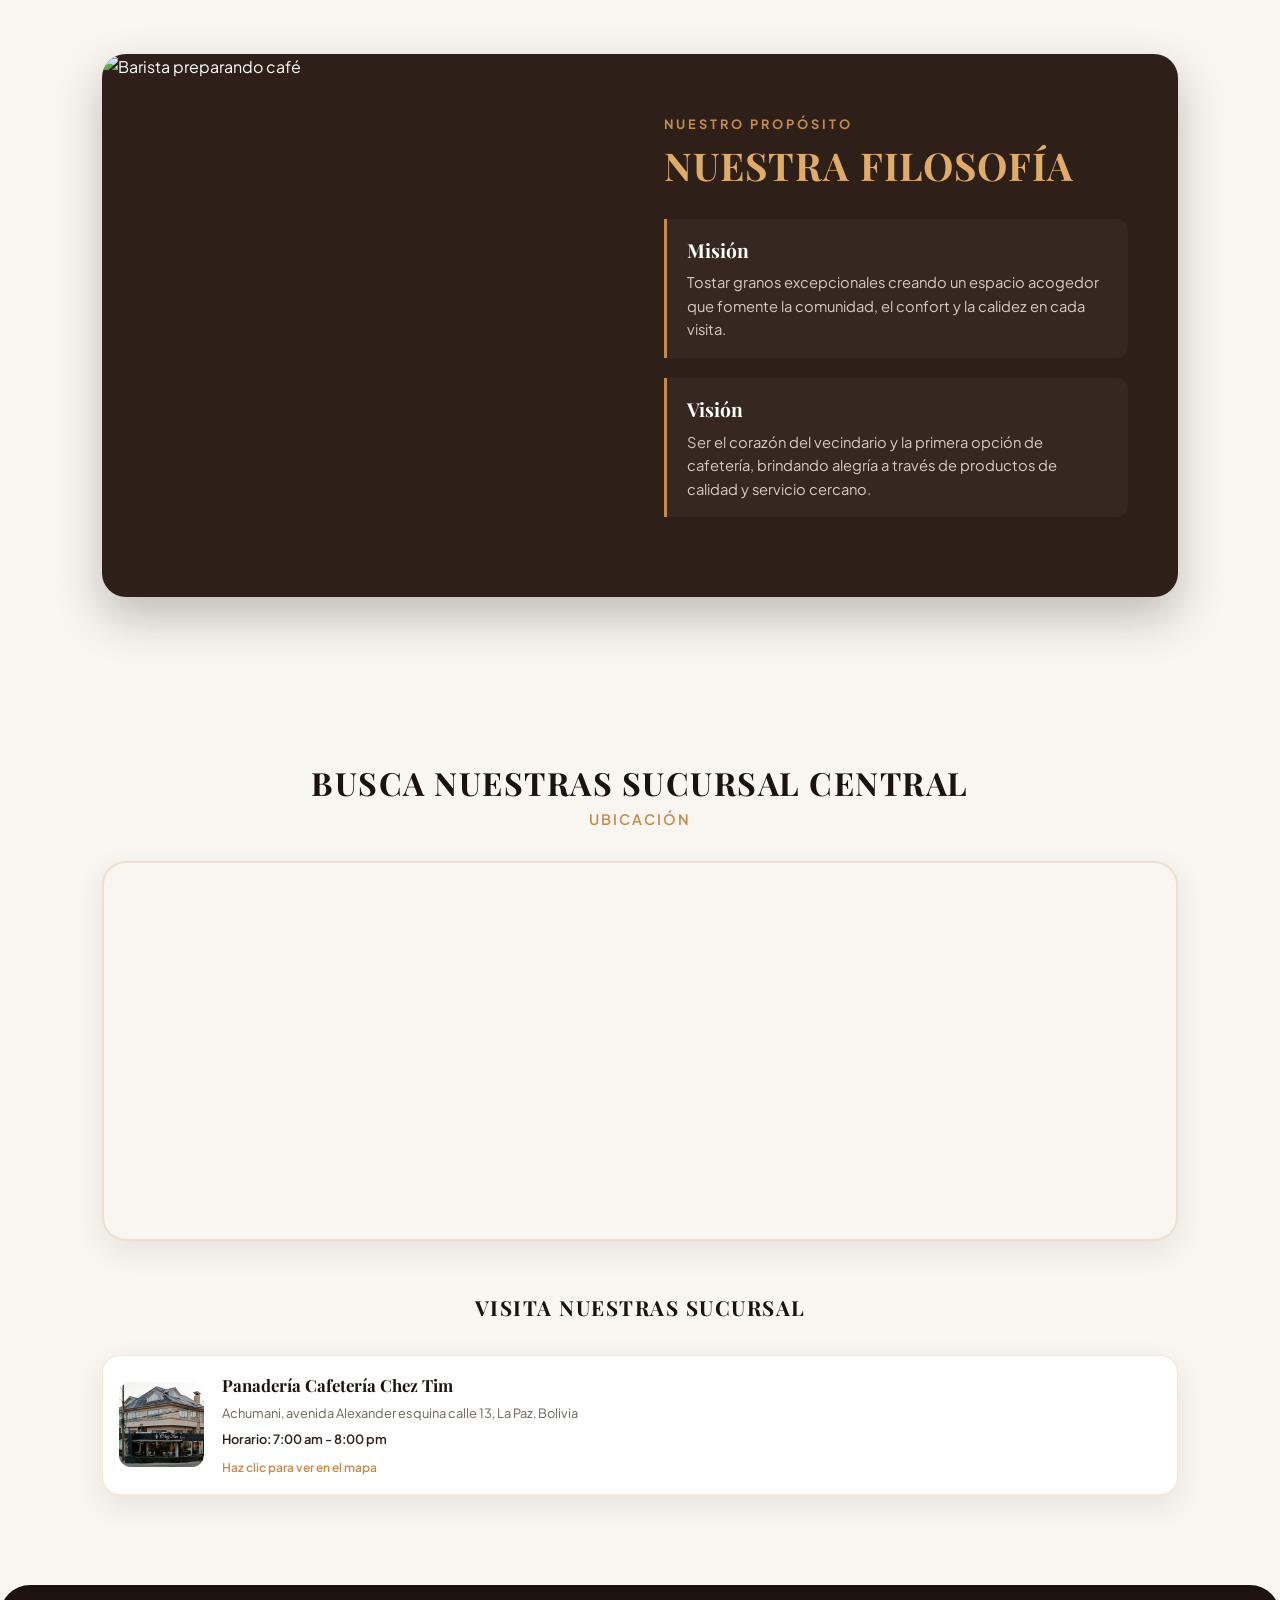
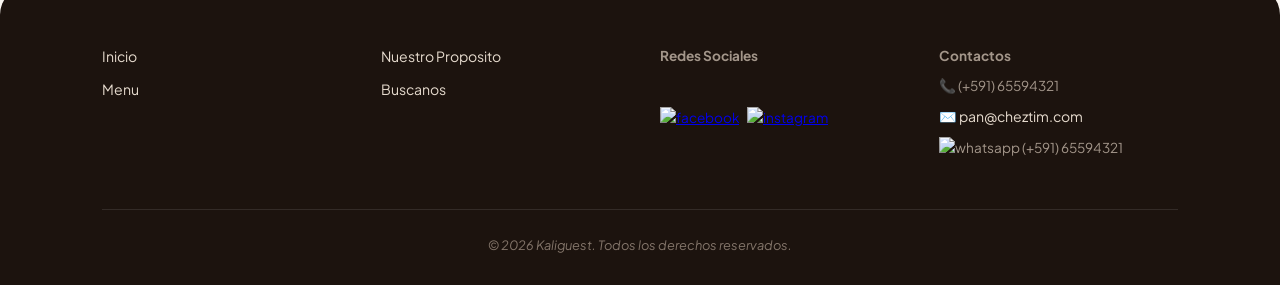
==== commit d6187e7f: "espaciado" ====
--- a/index.html
+++ b/index.html
@@ -36,7 +36,7 @@
 
 
     <section id="menu" class="seccion-menu">
-        <h2>Café & Bebidas Calientes</h2>
+        <h2>Café y Bebidas Calientes</h2>
         <div class="menu-grid">
 <!-- agragar mas targetas copiar:            
             <div class="tarjeta-menu" onclick="abrirModal('Maple Latte', 'Espresso, steamed milk, maple syrup, cinnamon', '20.00 Bs', 'https://images.unsplash.com/photo-1541167760496-1628856ab772?q=80&w=800')">
@@ -120,7 +120,7 @@
                     <button class="btn-card">Ver detalles</button>
                 </div>
             </div>
-<br>
+<br><br>
         </div>
         <h2>Viennoiserie</h2>
         <div class="menu-grid">
